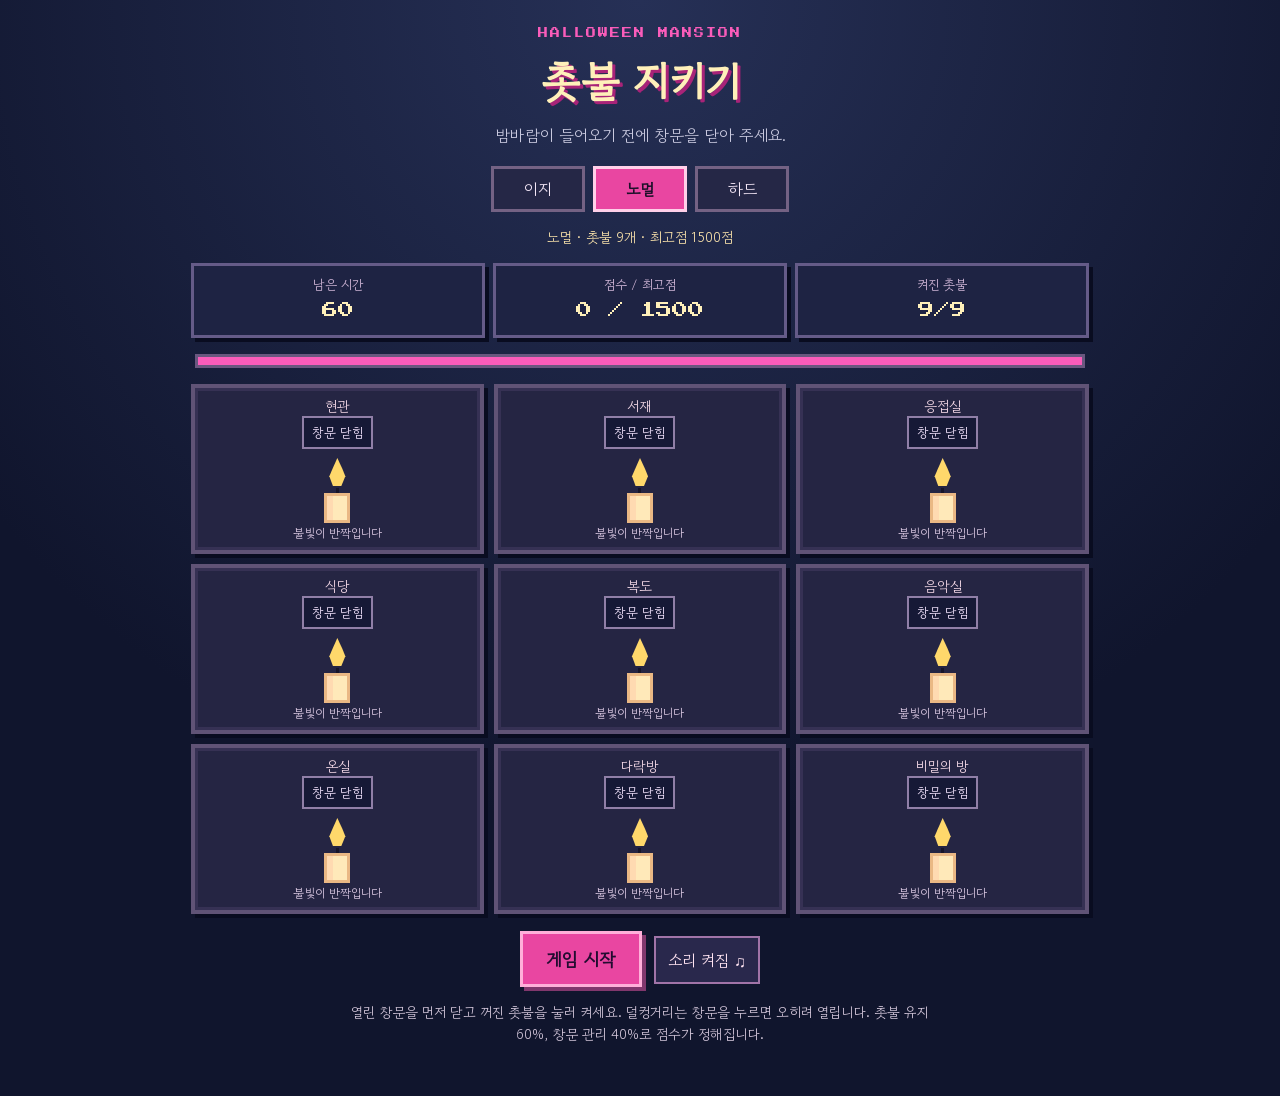
==== candle-guard/index.html @ a210d4c9 "Add Halloween candle guard game" ====
<!doctype html><html lang="ko"><head><meta charset="utf-8"><meta name="viewport" content="width=device-width,initial-scale=1"><meta name="theme-color" content="#111834"><title>촛불 지키기 · 핼러윈 저택</title><meta name="description" content="바람을 막고 저택의 촛불을 지켜 주세요."><link rel="icon" type="image/svg+xml" href="data:image/svg+xml,%3Csvg xmlns='http://www.w3.org/2000/svg' viewBox='0 0 32 32'%3E%3Crect width='32' height='32' fill='%23111834'/%3E%3Cpath fill='%23ff4baa' d='M14 3h4v8h-4z'/%3E%3Cpath fill='%23ffcf72' d='M10 13h12v15H10z'/%3E%3C/svg%3E"><style>
@import url('https://fonts.googleapis.com/css2?family=Gowun+Dodum&family=Press+Start+2P&display=swap');:root{font-family:'Gowun Dodum',sans-serif;color:#f7eaf5;background:#10152d}*{box-sizing:border-box}body{margin:0;background:radial-gradient(circle at 50% 0,#263056,#10152d 65%);min-height:100vh}button{font:inherit;cursor:pointer;touch-action:manipulation}main{max-width:930px;margin:auto;padding:20px 16px 50px}header{text-align:center;padding:8px 0 14px}.eyebrow{font:10px 'Press Start 2P',monospace;color:#fa5cba;letter-spacing:2px}h1{margin:12px 0;font-size:clamp(28px,5vw,42px);color:#fff0ba;text-shadow:3px 3px #a82378}header p{margin:0;color:#c9c9df}.hud{display:grid;grid-template-columns:repeat(3,1fr);gap:8px;margin:16px 0}.stat{border:3px solid #655b88;background:#1e2343;box-shadow:4px 4px 0 #090c20;text-align:center;padding:9px 2px}.stat small{display:block;color:#d6bbdc;font-size:13px}.stat strong{font:16px 'Press Start 2P',monospace;color:#fff0ba;line-height:2}.progress{height:14px;border:3px solid #69577f;background:#080d22;margin:0 4px 16px}.progress div{background:#fa5cba;height:100%;width:100%;transition:width .15s linear}.board{display:grid;grid-template-columns:repeat(3,1fr);gap:10px}.room{background:#252543;border:4px solid #605376;box-shadow:inset 0 0 0 3px #363154,4px 4px 0 #090c20;min-height:165px;padding:8px;display:flex;flex-direction:column;align-items:center;justify-content:space-between;position:relative}.room.danger{border-color:#f05ba9}.room.shut{opacity:.58}.room-name{font-size:14px;color:#f8dcea}.window{border:2px solid #907fa7;background:#161936;color:#f5e5ff;padding:5px 8px;min-height:32px;font-size:13px}.window.open{color:#ff8ccc;border-color:#f05ba9;background:#45204e;animation:pulse 1s infinite}.candle{display:flex;flex-direction:column;align-items:center;justify-content:end;background:none;border:0;min-width:70px;min-height:75px;color:#ffe9b9}.flame{width:20px;height:28px;background:#ffd86b;clip-path:polygon(50% 0,75% 38%,90% 65%,70% 100%,28% 100%,10% 65%,25% 40%);filter:drop-shadow(0 0 8px #ffdb8a);margin-bottom:2px}.wick{width:3px;height:5px;background:#171529}.wax{height:30px;width:26px;background:#ffe9b9;border:3px solid #eab884;box-shadow:inset 6px 0 #ffdab1}.candle.off .flame{visibility:hidden}.candle.off .wax{background:#9b91a8;box-shadow:inset 6px 0 #77718f;border-color:#605b75}.candle:disabled{cursor:default}.room-status{font-size:12px;color:#dbc9e3;height:18px}.controls{text-align:center;margin-top:17px}.primary{border:3px solid #ffafd9;background:#e946a1;color:#220c30;padding:12px 23px;font-weight:800;font-size:18px;box-shadow:4px 4px #81376d}.primary:active{transform:translate(3px,3px);box-shadow:1px 1px #81376d}.note{font-size:14px;line-height:1.6;color:#d3c6da;margin:14px auto 0;max-width:610px}.overlay{position:fixed;inset:0;background:#090d21dc;display:grid;place-items:center;padding:20px;z-index:4}.panel{max-width:430px;width:100%;border:5px solid #ef66b3;background:#232143;box-shadow:8px 8px #080a1a;padding:25px;text-align:center}.panel h2{color:#ffe7ad;font-size:27px;margin:0 0 12px}.panel p{line-height:1.7}.panel .primary{margin:12px 0 0}.hidden{display:none!important}@keyframes pulse{50%{background:#65235c}}@media(max-width:600px){main{padding:15px 10px 35px}.board{gap:6px}.room{min-height:138px;padding:5px;border-width:3px}.room-name{font-size:12px}.window{font-size:11px;padding:4px 2px;width:100%}.candle{min-height:62px}.flame{width:16px;height:22px}.wax{height:25px;width:21px}.room-status{font-size:10px}.stat strong{font-size:13px}}
.difficulty{display:flex;justify-content:center;gap:8px;flex-wrap:wrap;margin:5px auto 15px}.difficulty button{border:3px solid #746284;background:#252746;color:#f4e7f7;padding:8px 12px;min-width:94px}.difficulty button[aria-pressed="true"]{background:#e946a1;color:#1c1029;border-color:#ffd0e9;font-weight:bold}.difficulty button:disabled{opacity:.6;cursor:default}.mode-info{text-align:center;margin:0 0 10px;color:#ffe7ad;font-size:14px}.board.hard{grid-template-columns:repeat(5,1fr)}@media(max-width:650px){.board.hard{grid-template-columns:repeat(3,1fr)}}.window.rattle{border-color:#ddb6e8;animation:shake .13s steps(2,end) infinite}.room.rattling{border-color:#a97daa}.sound{margin-left:12px;background:#29284c;color:#ffe4f2;border:2px solid #a174a8;padding:10px 12px;min-height:46px}.sound:focus-visible,.window:focus-visible,.candle:focus-visible,.primary:focus-visible{outline:3px solid #fff0a0;outline-offset:2px}@keyframes shake{50%{transform:translateX(3px)}}</style></head><body><main><header><div class="eyebrow">HALLOWEEN MANSION</div><h1>촛불 지키기</h1><p>밤바람이 들어오기 전에 창문을 닫아 주세요.</p></header><nav class="difficulty" aria-label="난이도 선택"><button data-mode="easy" aria-pressed="false">이지</button><button data-mode="normal" aria-pressed="true">노멀</button><button data-mode="hard" aria-pressed="false">하드</button></nav><p class="mode-info" id="mode-info"></p><div class="hud"><div class="stat"><small>남은 시간</small><strong id="time">60</strong></div><div class="stat"><small>점수 / 최고점</small><strong id="score">0</strong></div><div class="stat"><small>켜진 촛불</small><strong id="lit">9/9</strong></div></div><div class="progress"><div id="bar"></div></div><section class="board" id="board" aria-label="저택의 아홉 방"></section><div class="controls"><button class="primary" id="start">게임 시작</button><button class="sound" id="sound" aria-pressed="true">소리 켜짐 ♫</button><p class="note">열린 창문을 먼저 닫고 꺼진 촛불을 눌러 켜세요. 덜컹거리는 창문을 누르면 오히려 열립니다. 촛불 유지 60%, 창문 관리 40%로 점수가 정해집니다.</p></div></main><div class="overlay hidden" id="end"><div class="panel"><h2>파티 준비 완료!</h2><p id="result"></p><button class="primary" id="again">다시 하기</button><button class="sound" id="choose">난이도 선택</button></div></div><script>
const names=['현관','서재','응접실','식당','복도','음악실','온실','다락방','비밀의 방','계단','회랑','작업실','손님방','지하실','종탑'];const modes={easy:{label:'이지',count:6,mult:1,start:2.1,end:1.1,burst:2,rattle:.22,wind:3.1},normal:{label:'노멀',count:9,mult:1.5,start:1.55,end:.53,burst:3,rattle:.32,wind:2.5},hard:{label:'하드',count:15,mult:2,start:1.2,end:.42,burst:4,rattle:.42,wind:2.3}};let mode='normal';const config=()=>modes[mode];
const board=document.getElementById('board');let rooms=[],score=0,timePoints=0,actionPoints=0,penalties=0,remaining=60,running=false,last=0,spawn=0,acc=0,draw=0,frame=0,soundOn=true,audio=null,musicTimer=null,noteIndex=0;
const rand=n=>Math.floor(Math.random()*n);function updateMode(){const d=config();document.querySelectorAll('[data-mode]').forEach(b=>{b.setAttribute('aria-pressed',String(b.dataset.mode===mode));b.disabled=running});document.getElementById('mode-info').textContent=`${d.label} · 촛불 ${d.count}개 · 최고점 ${1000*d.mult}점`;board.classList.toggle('hard',mode==='hard')}function points(){return Math.floor(Math.max(0,Math.min(1000,timePoints+Math.min(400,actionPoints)-penalties))*config().mult)}function refreshScore(){score=points()}
function paint(){board.innerHTML=rooms.map((r,i)=>`<div class="room ${r.open?'danger':''} ${r.rattle>0?'rattling':''} ${!r.lit?'shut':''}"><span class="room-name">${names[i]}</span><button class="window ${r.open?'open':r.rattle>0?'rattle':''}" data-window="${i}" aria-label="${names[i]} 창문 ${r.open?'열림, 닫기':r.rattle>0?'덜컹거림, 누르면 열림':'닫힘'}">${r.open?'창문 열림 ⇢':r.rattle>0?'덜컹 덜컹':'창문 닫힘'}</button><button class="candle ${r.lit?'':'off'}" data-candle="${i}" aria-label="${names[i]} 촛불 ${r.lit?'켜짐':'켜기'}" ${r.lit?'disabled':''}><span class="flame"></span><span class="wick"></span><span class="wax"></span></button><span class="room-status">${r.open?'바람이 들어옵니다':r.rattle>0?'무슨 소리지?':r.lit?'불빛이 반짝입니다':'촛불이 꺼졌습니다'}</span></div>`).join('');document.getElementById('score').textContent=score+' / '+1000*config().mult;document.getElementById('time').textContent=Math.ceil(remaining);document.getElementById('lit').textContent=rooms.filter(r=>r.lit).length+'/'+config().count;document.getElementById('bar').style.width=remaining/60*100+'%'}
function tone(freq,duration=.14,volume=.045,type='sine',when=0){if(!soundOn||!audio)return;const at=audio.currentTime+when,o=audio.createOscillator(),g=audio.createGain();o.type=type;o.frequency.setValueAtTime(freq,at);g.gain.setValueAtTime(.0001,at);g.gain.exponentialRampToValueAtTime(Math.min(.15,volume*1.5),at+.012);g.gain.exponentialRampToValueAtTime(.0001,at+duration);o.connect(g).connect(audio.destination);o.start(at);o.stop(at+duration+.02)}
function noise(duration=.35,volume=.07){if(!soundOn||!audio)return;const len=Math.floor(audio.sampleRate*duration),buffer=audio.createBuffer(1,len,audio.sampleRate),data=buffer.getChannelData(0);for(let i=0;i<len;i++)data[i]=(Math.random()*2-1)*(1-i/len);const source=audio.createBufferSource(),filter=audio.createBiquadFilter(),gain=audio.createGain();data.length;source.buffer=buffer;filter.type='lowpass';filter.frequency.value=700;gain.gain.value=Math.min(.16,volume*1.5);source.connect(filter).connect(gain).connect(audio.destination);source.start()}
function effect(which){if(which==='open'){noise(.26,.045);tone(180,.18,.03,'triangle')}else if(which==='close'){tone(280,.06,.055,'square');tone(165,.12,.05,'triangle',.055)}else if(which==='out'){noise(.65,.10);tone(145,.35,.055,'sine')}else if(which==='light'){tone(660,.12,.035);tone(880,.2,.03,'sine',.08)}else if(which==='rattle'){tone(120,.05,.015,'square');tone(110,.05,.013,'square',.09)}}
const melody=[659,0,784,0,988,784,659,0,587,0,784,0,880,784,587,0,523,0,659,0,784,659,523,0,494,0,587,0,659,587,494,0];function music(){if(!running||!soundOn)return;let f=melody[noteIndex++%melody.length];if(f){tone(f,.34,.016,'sine');tone(f/2,.52,.008,'triangle')}musicTimer=setTimeout(music,290)}
function init(){cancelAnimationFrame(frame);clearTimeout(musicTimer);if(soundOn){audio??=new (window.AudioContext||window.webkitAudioContext)();audio.resume();noteIndex=0}rooms=names.slice(0,config().count).map(()=>({lit:true,open:false,wind:0,rattle:0}));score=0;timePoints=0;actionPoints=0;penalties=0;remaining=60;spawn=0;acc=0;draw=0;last=0;running=true;updateMode();document.getElementById('end').classList.add('hidden');document.getElementById('start').textContent='처음부터';paint();music();frame=requestAnimationFrame(loop)}
function incident(){let available=rooms.map((r,i)=>!r.open&&r.rattle<=0?i:-1).filter(i=>i>=0);let count=Math.min(available.length,1+rand(remaining<42?config().burst:Math.max(2,config().burst-1)));for(let j=0;j<count;j++){let k=rand(available.length),r=rooms[available.splice(k,1)[0]];if(Math.random()<config().rattle){r.rattle=1.4+Math.random()*1.1;effect('rattle')}else{r.open=true;r.wind=0;effect('open')}}}
function loop(t){if(!running)return;if(!last)last=t;let dt=Math.min((t-last)/1000,.15);last=t;remaining=Math.max(0,remaining-dt);spawn+=dt;draw+=dt;timePoints+=10*rooms.filter(r=>r.lit).length/rooms.length*dt;let interval=config().start-(config().start-config().end)*(60-remaining)/60;while(spawn>=interval){spawn-=interval;incident()}for(let r of rooms){if(r.rattle>0)r.rattle=Math.max(0,r.rattle-dt);if(r.open){r.wind+=dt;if(r.wind>=Math.max(1,config().wind-(60-remaining)*.012)&&r.lit){r.lit=false;penalties+=12;refreshScore();effect('out')}}}if(draw>=.1){draw=0;refreshScore();paint()}if(remaining<=0){running=false;clearTimeout(musicTimer);refreshScore();updateMode();paint();document.getElementById('result').textContent=`${config().label} 모드 · 최종 점수 ${score} / ${1000*config().mult}점 · 촛불 ${rooms.filter(r=>r.lit).length}개가 켜져 있어요.`;document.getElementById('end').classList.remove('hidden');return}frame=requestAnimationFrame(loop)}
board.addEventListener('click',e=>{let w=e.target.closest('[data-window]'),c=e.target.closest('[data-candle]');if(!running)return;if(w){let r=rooms[+w.dataset.window];if(r.open){r.open=false;r.wind=0;actionPoints+=3;refreshScore();effect('close')}else if(r.rattle>0){r.rattle=0;r.open=true;r.wind=0;effect('open')}paint()}if(c){let r=rooms[+c.dataset.candle];if(!r.lit&&!r.open){r.lit=true;actionPoints+=6;refreshScore();effect('light');paint()}}});
function resetBoard(){score=0;timePoints=0;actionPoints=0;penalties=0;remaining=60;spawn=0;acc=0;draw=0;rooms=names.slice(0,config().count).map(()=>({lit:true,open:false,wind:0,rattle:0}));updateMode();paint()}document.querySelectorAll('[data-mode]').forEach(b=>b.onclick=()=>{if(running)return;mode=b.dataset.mode;resetBoard()});document.getElementById('start').onclick=init;document.getElementById('again').onclick=init;document.getElementById('choose').onclick=()=>{document.getElementById('end').classList.add('hidden');resetBoard();document.querySelector('.difficulty').scrollIntoView({behavior:'smooth',block:'start'})};document.getElementById('sound').onclick=()=>{soundOn=!soundOn;let b=document.getElementById('sound');b.textContent=soundOn?'소리 켜짐 ♫':'소리 꺼짐';b.setAttribute('aria-pressed',String(soundOn));clearTimeout(musicTimer);if(soundOn&&running){audio??=new (window.AudioContext||window.webkitAudioContext)();audio.resume();music()}};rooms=names.slice(0,config().count).map(()=>({lit:true,open:false,wind:0,rattle:0}));updateMode();paint();
</script></body></html>
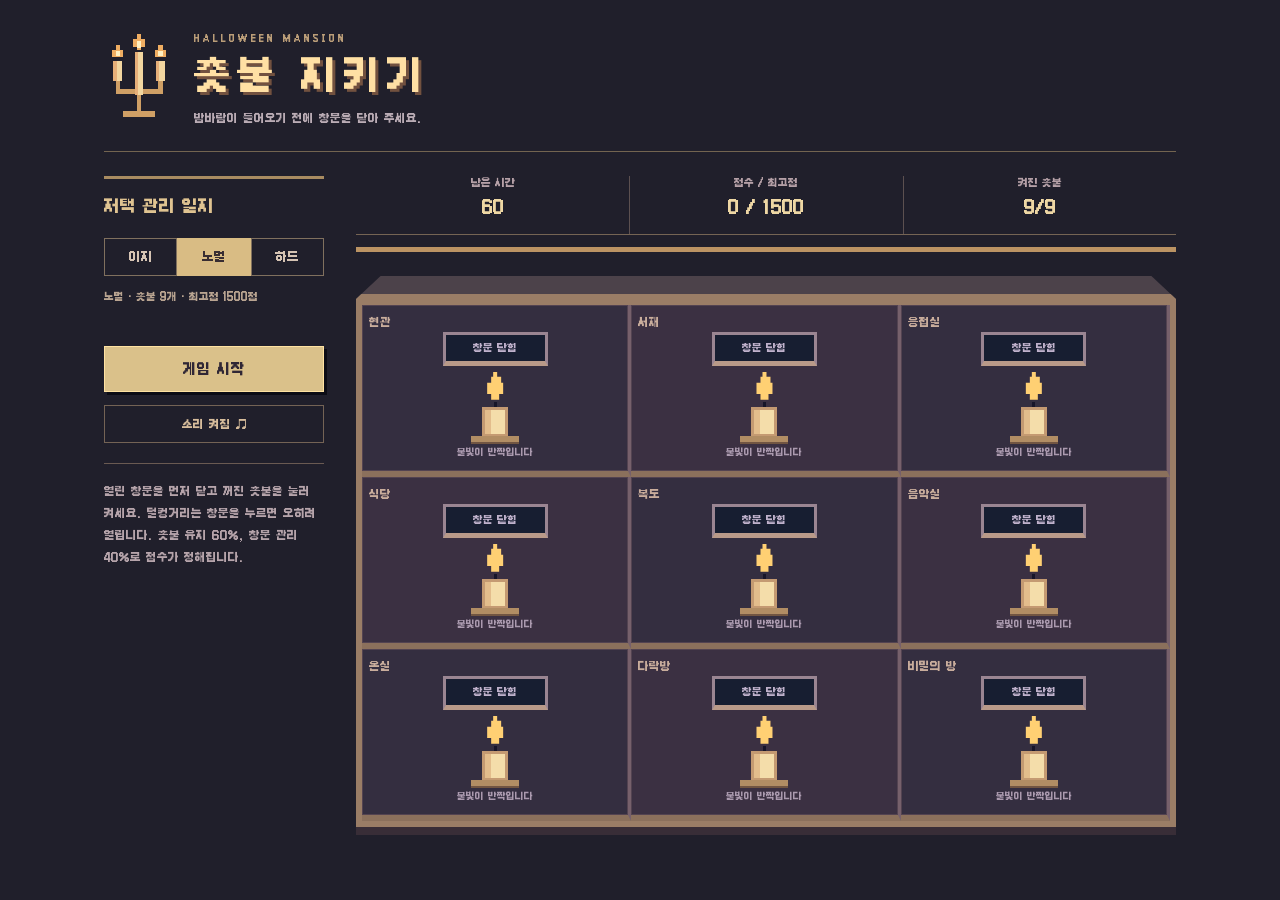
==== commit c221e209: "Redesign candle guard as mansion rooms and caretaker journal" ====
--- a/candle-guard/index.html
+++ b/candle-guard/index.html
@@ -1,6 +1,8 @@
 <!doctype html><html lang="ko"><head><meta charset="utf-8"><meta name="viewport" content="width=device-width,initial-scale=1"><meta name="theme-color" content="#111834"><title>촛불 지키기 · 핼러윈 저택</title><meta name="description" content="바람을 막고 저택의 촛불을 지켜 주세요."><link rel="icon" type="image/svg+xml" href="data:image/svg+xml,%3Csvg xmlns='http://www.w3.org/2000/svg' viewBox='0 0 32 32'%3E%3Crect width='32' height='32' fill='%23111834'/%3E%3Cpath fill='%23ff4baa' d='M14 3h4v8h-4z'/%3E%3Cpath fill='%23ffcf72' d='M10 13h12v15H10z'/%3E%3C/svg%3E"><style>
 @import url('https://fonts.googleapis.com/css2?family=Gowun+Dodum&family=Press+Start+2P&display=swap');:root{font-family:'Gowun Dodum',sans-serif;color:#f7eaf5;background:#10152d}*{box-sizing:border-box}body{margin:0;background:radial-gradient(circle at 50% 0,#263056,#10152d 65%);min-height:100vh}button{font:inherit;cursor:pointer;touch-action:manipulation}main{max-width:930px;margin:auto;padding:20px 16px 50px}header{text-align:center;padding:8px 0 14px}.eyebrow{font:10px 'Press Start 2P',monospace;color:#fa5cba;letter-spacing:2px}h1{margin:12px 0;font-size:clamp(28px,5vw,42px);color:#fff0ba;text-shadow:3px 3px #a82378}header p{margin:0;color:#c9c9df}.hud{display:grid;grid-template-columns:repeat(3,1fr);gap:8px;margin:16px 0}.stat{border:3px solid #655b88;background:#1e2343;box-shadow:4px 4px 0 #090c20;text-align:center;padding:9px 2px}.stat small{display:block;color:#d6bbdc;font-size:13px}.stat strong{font:16px 'Press Start 2P',monospace;color:#fff0ba;line-height:2}.progress{height:14px;border:3px solid #69577f;background:#080d22;margin:0 4px 16px}.progress div{background:#fa5cba;height:100%;width:100%;transition:width .15s linear}.board{display:grid;grid-template-columns:repeat(3,1fr);gap:10px}.room{background:#252543;border:4px solid #605376;box-shadow:inset 0 0 0 3px #363154,4px 4px 0 #090c20;min-height:165px;padding:8px;display:flex;flex-direction:column;align-items:center;justify-content:space-between;position:relative}.room.danger{border-color:#f05ba9}.room.shut{opacity:.58}.room-name{font-size:14px;color:#f8dcea}.window{border:2px solid #907fa7;background:#161936;color:#f5e5ff;padding:5px 8px;min-height:32px;font-size:13px}.window.open{color:#ff8ccc;border-color:#f05ba9;background:#45204e;animation:pulse 1s infinite}.candle{display:flex;flex-direction:column;align-items:center;justify-content:end;background:none;border:0;min-width:70px;min-height:75px;color:#ffe9b9}.flame{width:20px;height:28px;background:#ffd86b;clip-path:polygon(50% 0,75% 38%,90% 65%,70% 100%,28% 100%,10% 65%,25% 40%);filter:drop-shadow(0 0 8px #ffdb8a);margin-bottom:2px}.wick{width:3px;height:5px;background:#171529}.wax{height:30px;width:26px;background:#ffe9b9;border:3px solid #eab884;box-shadow:inset 6px 0 #ffdab1}.candle.off .flame{visibility:hidden}.candle.off .wax{background:#9b91a8;box-shadow:inset 6px 0 #77718f;border-color:#605b75}.candle:disabled{cursor:default}.room-status{font-size:12px;color:#dbc9e3;height:18px}.controls{text-align:center;margin-top:17px}.primary{border:3px solid #ffafd9;background:#e946a1;color:#220c30;padding:12px 23px;font-weight:800;font-size:18px;box-shadow:4px 4px #81376d}.primary:active{transform:translate(3px,3px);box-shadow:1px 1px #81376d}.note{font-size:14px;line-height:1.6;color:#d3c6da;margin:14px auto 0;max-width:610px}.overlay{position:fixed;inset:0;background:#090d21dc;display:grid;place-items:center;padding:20px;z-index:4}.panel{max-width:430px;width:100%;border:5px solid #ef66b3;background:#232143;box-shadow:8px 8px #080a1a;padding:25px;text-align:center}.panel h2{color:#ffe7ad;font-size:27px;margin:0 0 12px}.panel p{line-height:1.7}.panel .primary{margin:12px 0 0}.hidden{display:none!important}@keyframes pulse{50%{background:#65235c}}@media(max-width:600px){main{padding:15px 10px 35px}.board{gap:6px}.room{min-height:138px;padding:5px;border-width:3px}.room-name{font-size:12px}.window{font-size:11px;padding:4px 2px;width:100%}.candle{min-height:62px}.flame{width:16px;height:22px}.wax{height:25px;width:21px}.room-status{font-size:10px}.stat strong{font-size:13px}}
-.difficulty{display:flex;justify-content:center;gap:8px;flex-wrap:wrap;margin:5px auto 15px}.difficulty button{border:3px solid #746284;background:#252746;color:#f4e7f7;padding:8px 12px;min-width:94px}.difficulty button[aria-pressed="true"]{background:#e946a1;color:#1c1029;border-color:#ffd0e9;font-weight:bold}.difficulty button:disabled{opacity:.6;cursor:default}.mode-info{text-align:center;margin:0 0 10px;color:#ffe7ad;font-size:14px}.board.hard{grid-template-columns:repeat(5,1fr)}@media(max-width:650px){.board.hard{grid-template-columns:repeat(3,1fr)}}.window.rattle{border-color:#ddb6e8;animation:shake .13s steps(2,end) infinite}.room.rattling{border-color:#a97daa}.sound{margin-left:12px;background:#29284c;color:#ffe4f2;border:2px solid #a174a8;padding:10px 12px;min-height:46px}.sound:focus-visible,.window:focus-visible,.candle:focus-visible,.primary:focus-visible{outline:3px solid #fff0a0;outline-offset:2px}@keyframes shake{50%{transform:translateX(3px)}}</style></head><body><main><header><div class="eyebrow">HALLOWEEN MANSION</div><h1>촛불 지키기</h1><p>밤바람이 들어오기 전에 창문을 닫아 주세요.</p></header><nav class="difficulty" aria-label="난이도 선택"><button data-mode="easy" aria-pressed="false">이지</button><button data-mode="normal" aria-pressed="true">노멀</button><button data-mode="hard" aria-pressed="false">하드</button></nav><p class="mode-info" id="mode-info"></p><div class="hud"><div class="stat"><small>남은 시간</small><strong id="time">60</strong></div><div class="stat"><small>점수 / 최고점</small><strong id="score">0</strong></div><div class="stat"><small>켜진 촛불</small><strong id="lit">9/9</strong></div></div><div class="progress"><div id="bar"></div></div><section class="board" id="board" aria-label="저택의 아홉 방"></section><div class="controls"><button class="primary" id="start">게임 시작</button><button class="sound" id="sound" aria-pressed="true">소리 켜짐 ♫</button><p class="note">열린 창문을 먼저 닫고 꺼진 촛불을 눌러 켜세요. 덜컹거리는 창문을 누르면 오히려 열립니다. 촛불 유지 60%, 창문 관리 40%로 점수가 정해집니다.</p></div></main><div class="overlay hidden" id="end"><div class="panel"><h2>파티 준비 완료!</h2><p id="result"></p><button class="primary" id="again">다시 하기</button><button class="sound" id="choose">난이도 선택</button></div></div><script>
+.difficulty{display:flex;justify-content:center;gap:8px;flex-wrap:wrap;margin:5px auto 15px}.difficulty button{border:3px solid #746284;background:#252746;color:#f4e7f7;padding:8px 12px;min-width:94px}.difficulty button[aria-pressed="true"]{background:#e946a1;color:#1c1029;border-color:#ffd0e9;font-weight:bold}.difficulty button:disabled{opacity:.6;cursor:default}.mode-info{text-align:center;margin:0 0 10px;color:#ffe7ad;font-size:14px}.board.hard{grid-template-columns:repeat(5,1fr)}@media(max-width:650px){.board.hard{grid-template-columns:repeat(3,1fr)}}.window.rattle{border-color:#ddb6e8;animation:shake .13s steps(2,end) infinite}.room.rattling{border-color:#a97daa}.sound{margin-left:12px;background:#29284c;color:#ffe4f2;border:2px solid #a174a8;padding:10px 12px;min-height:46px}.sound:focus-visible,.window:focus-visible,.candle:focus-visible,.primary:focus-visible{outline:3px solid #fff0a0;outline-offset:2px}@keyframes shake{50%{transform:translateX(3px)}}
+@font-face{font-family:ManorPixel;src:url('../maze/Galmuri11.woff2')}body{background:#201f2b;color:#e5d9c8}main{max-width:1120px;padding:32px 24px 45px;font-family:ManorPixel,monospace;display:grid;grid-template-columns:220px minmax(0,1fr);column-gap:32px}header{grid-column:1/-1;display:flex;align-items:center;gap:20px;text-align:left;padding:0 0 25px;margin-bottom:24px;border-bottom:1px solid #736450}header svg{width:70px;height:94px;flex:none}.eyebrow{font:9px ManorPixel,monospace;letter-spacing:3px;color:#ba9d78}h1{font:38px/1.5 ManorPixel,monospace;color:#ffe0a4;text-shadow:3px 3px #72513f;margin:3px 0 6px;letter-spacing:5px}header p{font-size:11px;color:#baacb5}.desk{grid-column:1;grid-row:2;align-self:start;border-top:3px solid #a88b61;padding-top:17px}.desk:before{content:'저택 관리 일지';display:block;color:#dfc391;font-size:16px;margin-bottom:20px}.difficulty{justify-content:flex-start;gap:0;flex-wrap:nowrap;margin:0 0 12px}.difficulty button{font:12px ManorPixel,monospace;min-width:0;flex:1;padding:10px 0;border:1px solid #80705e;background:transparent;color:#d5c3b3}.difficulty button[aria-pressed="true"]{background:#d9bc84;color:#382d32;border-color:#d9bc84}.mode-info{text-align:left;font-size:10px;line-height:1.8;color:#b9a491;min-height:36px}.controls{text-align:left;margin-top:22px}.primary{font:14px ManorPixel,monospace;background:#dac18a;color:#302735;border:1px solid #ffe2a2;box-shadow:3px 3px #0c0c15;padding:13px 16px}.controls .primary{width:100%}.sound{font:11px ManorPixel,monospace;margin:13px 0 0;background:transparent;border:1px solid #746355;color:#d7bd9c;min-height:38px;width:100%}.note{font-size:11px;line-height:2;color:#b6a4ab;border-top:1px solid #6a5a52;padding-top:17px;margin-top:20px}.play-area{grid-column:2;grid-row:2;min-width:0}.hud{margin:0 0 12px;gap:0;border-bottom:1px solid #756454}.stat{background:none;border:0;box-shadow:none;padding:0 4px 10px}.stat+ .stat{border-left:1px solid #5c5050}.stat small{font-size:10px;color:#b5a0a7}.stat strong{font:17px/2 ManorPixel,monospace;color:#eed7a4}.progress{height:5px;border:0;margin:0 0 24px;background:#3c3340}.progress div{background:#bb9363}.mansion-roof{height:23px;background:#4c424a;clip-path:polygon(3% 0,97% 0,100% 100%,0 100%);border-bottom:5px solid #9a7d66}.board{gap:0;background:#554652;border:6px solid #9a7d66;box-shadow:0 8px #382d37}.room{background:#342e40;border:0;border-right:3px solid #76606b;border-bottom:6px solid #8b705c;box-shadow:inset 0 0 0 1px #534351;min-height:172px;padding:10px 7px 7px}.room:nth-child(even){background:#3b3042}.room-name{font-size:11px;color:#c9ad9c;align-self:flex-start}.window{font:10px ManorPixel,monospace;background:#171e31;border:3px solid #9a8592;border-bottom:5px solid #b99a89;color:#bfb1cb;min-height:34px;min-width:105px}.window.open{background:#513047;border-color:#e695ab;color:#ffe1db;animation:none}.room.danger{box-shadow:inset 0 0 0 2px #d57d96}.room.shut{opacity:1;background:#222332}.room.shut .room-name{color:#908493}.room-status{font-size:9px;color:#ab9aaf}.room.danger .room-status{color:#f0adba}.flame{filter:none;background:#ffd073;clip-path:polygon(40% 0,60% 0,60% 18%,80% 18%,80% 40%,90% 40%,90% 80%,70% 80%,70% 100%,30% 100%,30% 80%,10% 80%,10% 40%,30% 40%,30% 18%,40% 18%)}.candle{position:relative;padding-bottom:7px}.candle:after{content:'';position:absolute;bottom:0;width:48px;height:6px;background:#b18d64;border-bottom:2px solid #715542}.wax{border-color:#c49a72;background:#f4ddaa;box-shadow:inset 6px 0 #e3bd8c}.room.rattling{box-shadow:inset 0 0 0 1px #a97daa}.panel{font-family:ManorPixel,monospace;background:#e1cfaa;color:#433343;border:1px solid #f5e3bd;outline:5px solid #64505a;padding:30px;box-shadow:10px 10px #10101a}.panel:before{content:'NIGHT WATCH / REPORT';display:block;font-size:9px;letter-spacing:2px;border-bottom:1px solid #95806f;padding-bottom:18px;margin-bottom:22px}.panel h2{font-size:23px;color:#493244}.panel p{font-size:13px;line-height:2}.panel .sound{color:#493244;border-color:#8c7069}.panel .primary{background:#584255;color:#f1d6ad;border-color:#584255}.board.hard .window{min-width:0;width:100%;font-size:9px}.board.hard .room-name{font-size:10px}.board.hard .room-status{font-size:8px}@media(max-width:750px){main{display:block;padding:20px 12px 30px}header{gap:12px;margin-bottom:18px;padding-bottom:18px}header svg{width:48px;height:67px}h1{font-size:29px;letter-spacing:3px}header p{font-size:9px}.eyebrow{font-size:7px;letter-spacing:2px}.desk{display:grid;grid-template-columns:1fr auto;gap:0 15px;border:0;padding:0;margin-bottom:20px}.desk:before{display:none}.difficulty{grid-column:1;max-width:280px}.mode-info{grid-column:1;margin:0;min-height:0}.controls{grid-column:2;grid-row:1/3;margin:0;display:flex;align-items:start;gap:8px;flex-wrap:wrap;max-width:150px}.controls .primary{font-size:12px;padding:10px}.controls .sound{margin:0;min-height:28px;font-size:9px}.note{grid-column:1/-1;font-size:10px;margin:13px 0 0;padding:10px 0 0;line-height:1.8}.room{min-height:153px;padding:7px 3px;border-right-width:2px}.room-name{font-size:10px}.window{min-width:0;width:95%;font-size:9px;padding:5px 0}.room-status{font-size:8px}.hud .stat strong{font-size:15px}.board.hard{grid-template-columns:repeat(3,1fr)}.board.hard .room-status{font-size:8px}.mansion-roof{height:17px}.board{border-width:4px}}
+</style></head><body><main><header><svg viewBox="0 0 60 84" aria-hidden="true" shape-rendering="crispEdges"><path fill="#cf9f65" d="M28 51h4v20h12v5H16v-5h12zM9 39h4v12h34V39h4v16H9z"/><path fill="#f2d6a0" d="M7 26h8v18H7zM26 18h8v38h-8zM45 26h8v18h-8z"/><path fill="#e6af79" d="M7 26h3v18H7zM26 18h3v38h-3zM45 26h3v18h-3z"/><path fill="#efad62" d="M28 2h4v4h3v7h-3v3h-4v-3h-3V6h3zM9 12h4v4h3v6H6v-6h3zM47 12h4v4h3v6H44v-6h3z"/><path fill="#fff0c2" d="M28 8h4v6h-4zM9 17h4v4H9zM47 17h4v4h-4z"/></svg><div><div class="eyebrow">HALLOWEEN MANSION</div><h1>촛불 지키기</h1><p>밤바람이 들어오기 전에 창문을 닫아 주세요.</p></div></header><aside class="desk"><nav class="difficulty" aria-label="난이도 선택"><button data-mode="easy" aria-pressed="false">이지</button><button data-mode="normal" aria-pressed="true">노멀</button><button data-mode="hard" aria-pressed="false">하드</button></nav><p class="mode-info" id="mode-info"></p><div class="controls"><button class="primary" id="start">게임 시작</button><button class="sound" id="sound" aria-pressed="true">소리 켜짐 ♫</button></div><p class="note">열린 창문을 먼저 닫고 꺼진 촛불을 눌러 켜세요. 덜컹거리는 창문을 누르면 오히려 열립니다. 촛불 유지 60%, 창문 관리 40%로 점수가 정해집니다.</p></aside><div class="play-area"><div class="hud"><div class="stat"><small>남은 시간</small><strong id="time">60</strong></div><div class="stat"><small>점수 / 최고점</small><strong id="score">0</strong></div><div class="stat"><small>켜진 촛불</small><strong id="lit">9/9</strong></div></div><div class="progress"><div id="bar"></div></div><div class="mansion-roof" aria-hidden="true"></div><section class="board" id="board" aria-label="저택의 아홉 방"></section></div></main><div class="overlay hidden" id="end"><div class="panel"><h2>파티 준비 완료!</h2><p id="result"></p><button class="primary" id="again">다시 하기</button><button class="sound" id="choose">난이도 선택</button></div></div><script>
 const names=['현관','서재','응접실','식당','복도','음악실','온실','다락방','비밀의 방','계단','회랑','작업실','손님방','지하실','종탑'];const modes={easy:{label:'이지',count:6,mult:1,start:2.1,end:1.1,burst:2,rattle:.22,wind:3.1},normal:{label:'노멀',count:9,mult:1.5,start:1.55,end:.53,burst:3,rattle:.32,wind:2.5},hard:{label:'하드',count:15,mult:2,start:1.2,end:.42,burst:4,rattle:.42,wind:2.3}};let mode='normal';const config=()=>modes[mode];
 const board=document.getElementById('board');let rooms=[],score=0,timePoints=0,actionPoints=0,penalties=0,remaining=60,running=false,last=0,spawn=0,acc=0,draw=0,frame=0,soundOn=true,audio=null,musicTimer=null,noteIndex=0;
 const rand=n=>Math.floor(Math.random()*n);function updateMode(){const d=config();document.querySelectorAll('[data-mode]').forEach(b=>{b.setAttribute('aria-pressed',String(b.dataset.mode===mode));b.disabled=running});document.getElementById('mode-info').textContent=`${d.label} · 촛불 ${d.count}개 · 최고점 ${1000*d.mult}점`;board.classList.toggle('hard',mode==='hard')}function points(){return Math.floor(Math.max(0,Math.min(1000,timePoints+Math.min(400,actionPoints)-penalties))*config().mult)}function refreshScore(){score=points()}
@@ -15,3 +17,4 @@
 board.addEventListener('click',e=>{let w=e.target.closest('[data-window]'),c=e.target.closest('[data-candle]');if(!running)return;if(w){let r=rooms[+w.dataset.window];if(r.open){r.open=false;r.wind=0;actionPoints+=3;refreshScore();effect('close')}else if(r.rattle>0){r.rattle=0;r.open=true;r.wind=0;effect('open')}paint()}if(c){let r=rooms[+c.dataset.candle];if(!r.lit&&!r.open){r.lit=true;actionPoints+=6;refreshScore();effect('light');paint()}}});
 function resetBoard(){score=0;timePoints=0;actionPoints=0;penalties=0;remaining=60;spawn=0;acc=0;draw=0;rooms=names.slice(0,config().count).map(()=>({lit:true,open:false,wind:0,rattle:0}));updateMode();paint()}document.querySelectorAll('[data-mode]').forEach(b=>b.onclick=()=>{if(running)return;mode=b.dataset.mode;resetBoard()});document.getElementById('start').onclick=init;document.getElementById('again').onclick=init;document.getElementById('choose').onclick=()=>{document.getElementById('end').classList.add('hidden');resetBoard();document.querySelector('.difficulty').scrollIntoView({behavior:'smooth',block:'start'})};document.getElementById('sound').onclick=()=>{soundOn=!soundOn;let b=document.getElementById('sound');b.textContent=soundOn?'소리 켜짐 ♫':'소리 꺼짐';b.setAttribute('aria-pressed',String(soundOn));clearTimeout(musicTimer);if(soundOn&&running){audio??=new (window.AudioContext||window.webkitAudioContext)();audio.resume();music()}};rooms=names.slice(0,config().count).map(()=>({lit:true,open:false,wind:0,rattle:0}));updateMode();paint();
 </script></body></html>
+
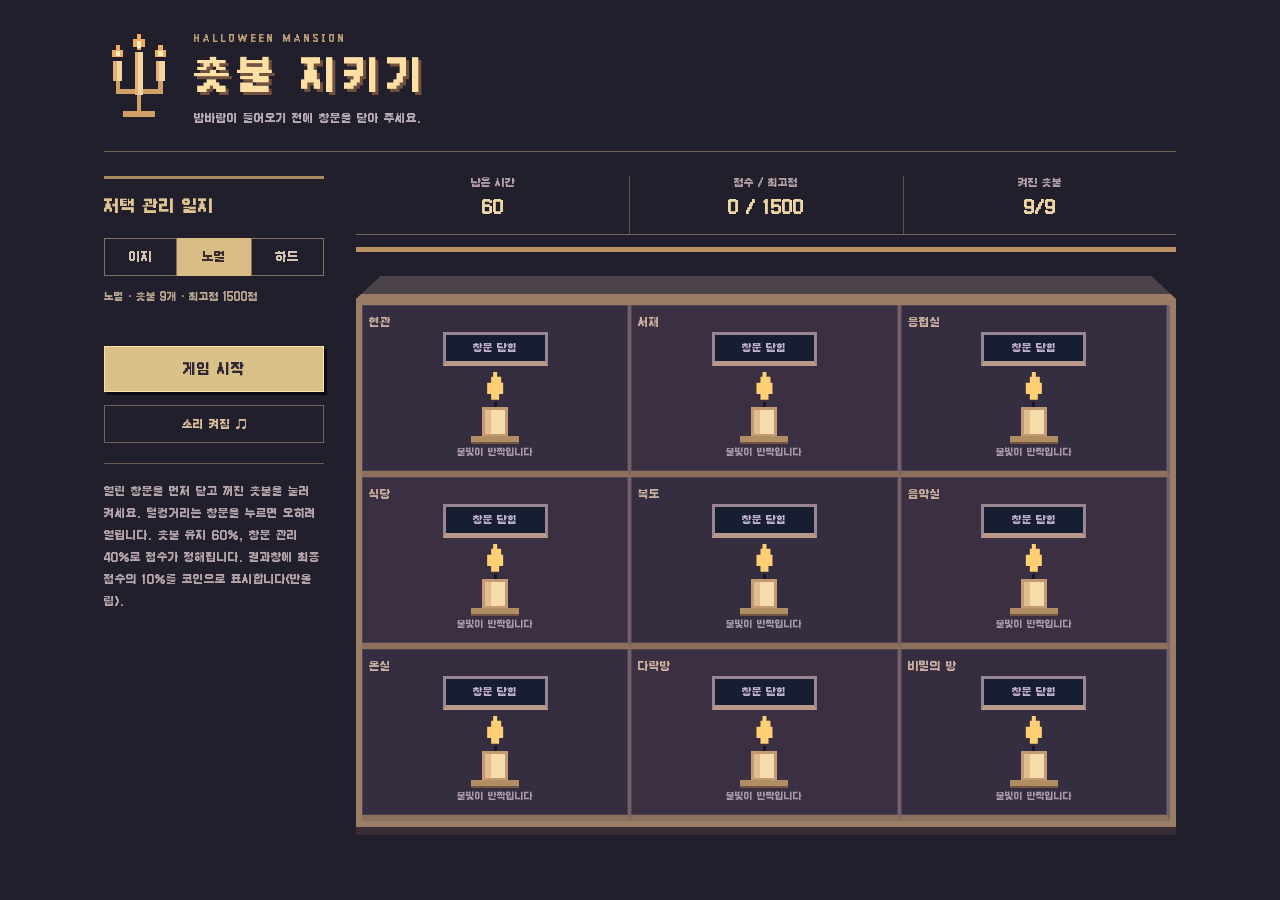
==== commit 3cb6a1f6: "Fix desktop candle guard clicks by preserving room buttons; show 10% coin reward" ====
--- a/candle-guard/index.html
+++ b/candle-guard/index.html
@@ -2,18 +2,30 @@
 @import url('https://fonts.googleapis.com/css2?family=Gowun+Dodum&family=Press+Start+2P&display=swap');:root{font-family:'Gowun Dodum',sans-serif;color:#f7eaf5;background:#10152d}*{box-sizing:border-box}body{margin:0;background:radial-gradient(circle at 50% 0,#263056,#10152d 65%);min-height:100vh}button{font:inherit;cursor:pointer;touch-action:manipulation}main{max-width:930px;margin:auto;padding:20px 16px 50px}header{text-align:center;padding:8px 0 14px}.eyebrow{font:10px 'Press Start 2P',monospace;color:#fa5cba;letter-spacing:2px}h1{margin:12px 0;font-size:clamp(28px,5vw,42px);color:#fff0ba;text-shadow:3px 3px #a82378}header p{margin:0;color:#c9c9df}.hud{display:grid;grid-template-columns:repeat(3,1fr);gap:8px;margin:16px 0}.stat{border:3px solid #655b88;background:#1e2343;box-shadow:4px 4px 0 #090c20;text-align:center;padding:9px 2px}.stat small{display:block;color:#d6bbdc;font-size:13px}.stat strong{font:16px 'Press Start 2P',monospace;color:#fff0ba;line-height:2}.progress{height:14px;border:3px solid #69577f;background:#080d22;margin:0 4px 16px}.progress div{background:#fa5cba;height:100%;width:100%;transition:width .15s linear}.board{display:grid;grid-template-columns:repeat(3,1fr);gap:10px}.room{background:#252543;border:4px solid #605376;box-shadow:inset 0 0 0 3px #363154,4px 4px 0 #090c20;min-height:165px;padding:8px;display:flex;flex-direction:column;align-items:center;justify-content:space-between;position:relative}.room.danger{border-color:#f05ba9}.room.shut{opacity:.58}.room-name{font-size:14px;color:#f8dcea}.window{border:2px solid #907fa7;background:#161936;color:#f5e5ff;padding:5px 8px;min-height:32px;font-size:13px}.window.open{color:#ff8ccc;border-color:#f05ba9;background:#45204e;animation:pulse 1s infinite}.candle{display:flex;flex-direction:column;align-items:center;justify-content:end;background:none;border:0;min-width:70px;min-height:75px;color:#ffe9b9}.flame{width:20px;height:28px;background:#ffd86b;clip-path:polygon(50% 0,75% 38%,90% 65%,70% 100%,28% 100%,10% 65%,25% 40%);filter:drop-shadow(0 0 8px #ffdb8a);margin-bottom:2px}.wick{width:3px;height:5px;background:#171529}.wax{height:30px;width:26px;background:#ffe9b9;border:3px solid #eab884;box-shadow:inset 6px 0 #ffdab1}.candle.off .flame{visibility:hidden}.candle.off .wax{background:#9b91a8;box-shadow:inset 6px 0 #77718f;border-color:#605b75}.candle:disabled{cursor:default}.room-status{font-size:12px;color:#dbc9e3;height:18px}.controls{text-align:center;margin-top:17px}.primary{border:3px solid #ffafd9;background:#e946a1;color:#220c30;padding:12px 23px;font-weight:800;font-size:18px;box-shadow:4px 4px #81376d}.primary:active{transform:translate(3px,3px);box-shadow:1px 1px #81376d}.note{font-size:14px;line-height:1.6;color:#d3c6da;margin:14px auto 0;max-width:610px}.overlay{position:fixed;inset:0;background:#090d21dc;display:grid;place-items:center;padding:20px;z-index:4}.panel{max-width:430px;width:100%;border:5px solid #ef66b3;background:#232143;box-shadow:8px 8px #080a1a;padding:25px;text-align:center}.panel h2{color:#ffe7ad;font-size:27px;margin:0 0 12px}.panel p{line-height:1.7}.panel .primary{margin:12px 0 0}.hidden{display:none!important}@keyframes pulse{50%{background:#65235c}}@media(max-width:600px){main{padding:15px 10px 35px}.board{gap:6px}.room{min-height:138px;padding:5px;border-width:3px}.room-name{font-size:12px}.window{font-size:11px;padding:4px 2px;width:100%}.candle{min-height:62px}.flame{width:16px;height:22px}.wax{height:25px;width:21px}.room-status{font-size:10px}.stat strong{font-size:13px}}
 .difficulty{display:flex;justify-content:center;gap:8px;flex-wrap:wrap;margin:5px auto 15px}.difficulty button{border:3px solid #746284;background:#252746;color:#f4e7f7;padding:8px 12px;min-width:94px}.difficulty button[aria-pressed="true"]{background:#e946a1;color:#1c1029;border-color:#ffd0e9;font-weight:bold}.difficulty button:disabled{opacity:.6;cursor:default}.mode-info{text-align:center;margin:0 0 10px;color:#ffe7ad;font-size:14px}.board.hard{grid-template-columns:repeat(5,1fr)}@media(max-width:650px){.board.hard{grid-template-columns:repeat(3,1fr)}}.window.rattle{border-color:#ddb6e8;animation:shake .13s steps(2,end) infinite}.room.rattling{border-color:#a97daa}.sound{margin-left:12px;background:#29284c;color:#ffe4f2;border:2px solid #a174a8;padding:10px 12px;min-height:46px}.sound:focus-visible,.window:focus-visible,.candle:focus-visible,.primary:focus-visible{outline:3px solid #fff0a0;outline-offset:2px}@keyframes shake{50%{transform:translateX(3px)}}
 @font-face{font-family:ManorPixel;src:url('../maze/Galmuri11.woff2')}body{background:#201f2b;color:#e5d9c8}main{max-width:1120px;padding:32px 24px 45px;font-family:ManorPixel,monospace;display:grid;grid-template-columns:220px minmax(0,1fr);column-gap:32px}header{grid-column:1/-1;display:flex;align-items:center;gap:20px;text-align:left;padding:0 0 25px;margin-bottom:24px;border-bottom:1px solid #736450}header svg{width:70px;height:94px;flex:none}.eyebrow{font:9px ManorPixel,monospace;letter-spacing:3px;color:#ba9d78}h1{font:38px/1.5 ManorPixel,monospace;color:#ffe0a4;text-shadow:3px 3px #72513f;margin:3px 0 6px;letter-spacing:5px}header p{font-size:11px;color:#baacb5}.desk{grid-column:1;grid-row:2;align-self:start;border-top:3px solid #a88b61;padding-top:17px}.desk:before{content:'저택 관리 일지';display:block;color:#dfc391;font-size:16px;margin-bottom:20px}.difficulty{justify-content:flex-start;gap:0;flex-wrap:nowrap;margin:0 0 12px}.difficulty button{font:12px ManorPixel,monospace;min-width:0;flex:1;padding:10px 0;border:1px solid #80705e;background:transparent;color:#d5c3b3}.difficulty button[aria-pressed="true"]{background:#d9bc84;color:#382d32;border-color:#d9bc84}.mode-info{text-align:left;font-size:10px;line-height:1.8;color:#b9a491;min-height:36px}.controls{text-align:left;margin-top:22px}.primary{font:14px ManorPixel,monospace;background:#dac18a;color:#302735;border:1px solid #ffe2a2;box-shadow:3px 3px #0c0c15;padding:13px 16px}.controls .primary{width:100%}.sound{font:11px ManorPixel,monospace;margin:13px 0 0;background:transparent;border:1px solid #746355;color:#d7bd9c;min-height:38px;width:100%}.note{font-size:11px;line-height:2;color:#b6a4ab;border-top:1px solid #6a5a52;padding-top:17px;margin-top:20px}.play-area{grid-column:2;grid-row:2;min-width:0}.hud{margin:0 0 12px;gap:0;border-bottom:1px solid #756454}.stat{background:none;border:0;box-shadow:none;padding:0 4px 10px}.stat+ .stat{border-left:1px solid #5c5050}.stat small{font-size:10px;color:#b5a0a7}.stat strong{font:17px/2 ManorPixel,monospace;color:#eed7a4}.progress{height:5px;border:0;margin:0 0 24px;background:#3c3340}.progress div{background:#bb9363}.mansion-roof{height:23px;background:#4c424a;clip-path:polygon(3% 0,97% 0,100% 100%,0 100%);border-bottom:5px solid #9a7d66}.board{gap:0;background:#554652;border:6px solid #9a7d66;box-shadow:0 8px #382d37}.room{background:#342e40;border:0;border-right:3px solid #76606b;border-bottom:6px solid #8b705c;box-shadow:inset 0 0 0 1px #534351;min-height:172px;padding:10px 7px 7px}.room:nth-child(even){background:#3b3042}.room-name{font-size:11px;color:#c9ad9c;align-self:flex-start}.window{font:10px ManorPixel,monospace;background:#171e31;border:3px solid #9a8592;border-bottom:5px solid #b99a89;color:#bfb1cb;min-height:34px;min-width:105px}.window.open{background:#513047;border-color:#e695ab;color:#ffe1db;animation:none}.room.danger{box-shadow:inset 0 0 0 2px #d57d96}.room.shut{opacity:1;background:#222332}.room.shut .room-name{color:#908493}.room-status{font-size:9px;color:#ab9aaf}.room.danger .room-status{color:#f0adba}.flame{filter:none;background:#ffd073;clip-path:polygon(40% 0,60% 0,60% 18%,80% 18%,80% 40%,90% 40%,90% 80%,70% 80%,70% 100%,30% 100%,30% 80%,10% 80%,10% 40%,30% 40%,30% 18%,40% 18%)}.candle{position:relative;padding-bottom:7px}.candle:after{content:'';position:absolute;bottom:0;width:48px;height:6px;background:#b18d64;border-bottom:2px solid #715542}.wax{border-color:#c49a72;background:#f4ddaa;box-shadow:inset 6px 0 #e3bd8c}.room.rattling{box-shadow:inset 0 0 0 1px #a97daa}.panel{font-family:ManorPixel,monospace;background:#e1cfaa;color:#433343;border:1px solid #f5e3bd;outline:5px solid #64505a;padding:30px;box-shadow:10px 10px #10101a}.panel:before{content:'NIGHT WATCH / REPORT';display:block;font-size:9px;letter-spacing:2px;border-bottom:1px solid #95806f;padding-bottom:18px;margin-bottom:22px}.panel h2{font-size:23px;color:#493244}.panel p{font-size:13px;line-height:2}.panel .sound{color:#493244;border-color:#8c7069}.panel .primary{background:#584255;color:#f1d6ad;border-color:#584255}.board.hard .window{min-width:0;width:100%;font-size:9px}.board.hard .room-name{font-size:10px}.board.hard .room-status{font-size:8px}@media(max-width:750px){main{display:block;padding:20px 12px 30px}header{gap:12px;margin-bottom:18px;padding-bottom:18px}header svg{width:48px;height:67px}h1{font-size:29px;letter-spacing:3px}header p{font-size:9px}.eyebrow{font-size:7px;letter-spacing:2px}.desk{display:grid;grid-template-columns:1fr auto;gap:0 15px;border:0;padding:0;margin-bottom:20px}.desk:before{display:none}.difficulty{grid-column:1;max-width:280px}.mode-info{grid-column:1;margin:0;min-height:0}.controls{grid-column:2;grid-row:1/3;margin:0;display:flex;align-items:start;gap:8px;flex-wrap:wrap;max-width:150px}.controls .primary{font-size:12px;padding:10px}.controls .sound{margin:0;min-height:28px;font-size:9px}.note{grid-column:1/-1;font-size:10px;margin:13px 0 0;padding:10px 0 0;line-height:1.8}.room{min-height:153px;padding:7px 3px;border-right-width:2px}.room-name{font-size:10px}.window{min-width:0;width:95%;font-size:9px;padding:5px 0}.room-status{font-size:8px}.hud .stat strong{font-size:15px}.board.hard{grid-template-columns:repeat(3,1fr)}.board.hard .room-status{font-size:8px}.mansion-roof{height:17px}.board{border-width:4px}}
-</style></head><body><main><header><svg viewBox="0 0 60 84" aria-hidden="true" shape-rendering="crispEdges"><path fill="#cf9f65" d="M28 51h4v20h12v5H16v-5h12zM9 39h4v12h34V39h4v16H9z"/><path fill="#f2d6a0" d="M7 26h8v18H7zM26 18h8v38h-8zM45 26h8v18h-8z"/><path fill="#e6af79" d="M7 26h3v18H7zM26 18h3v38h-3zM45 26h3v18h-3z"/><path fill="#efad62" d="M28 2h4v4h3v7h-3v3h-4v-3h-3V6h3zM9 12h4v4h3v6H6v-6h3zM47 12h4v4h3v6H44v-6h3z"/><path fill="#fff0c2" d="M28 8h4v6h-4zM9 17h4v4H9zM47 17h4v4h-4z"/></svg><div><div class="eyebrow">HALLOWEEN MANSION</div><h1>촛불 지키기</h1><p>밤바람이 들어오기 전에 창문을 닫아 주세요.</p></div></header><aside class="desk"><nav class="difficulty" aria-label="난이도 선택"><button data-mode="easy" aria-pressed="false">이지</button><button data-mode="normal" aria-pressed="true">노멀</button><button data-mode="hard" aria-pressed="false">하드</button></nav><p class="mode-info" id="mode-info"></p><div class="controls"><button class="primary" id="start">게임 시작</button><button class="sound" id="sound" aria-pressed="true">소리 켜짐 ♫</button></div><p class="note">열린 창문을 먼저 닫고 꺼진 촛불을 눌러 켜세요. 덜컹거리는 창문을 누르면 오히려 열립니다. 촛불 유지 60%, 창문 관리 40%로 점수가 정해집니다.</p></aside><div class="play-area"><div class="hud"><div class="stat"><small>남은 시간</small><strong id="time">60</strong></div><div class="stat"><small>점수 / 최고점</small><strong id="score">0</strong></div><div class="stat"><small>켜진 촛불</small><strong id="lit">9/9</strong></div></div><div class="progress"><div id="bar"></div></div><div class="mansion-roof" aria-hidden="true"></div><section class="board" id="board" aria-label="저택의 아홉 방"></section></div></main><div class="overlay hidden" id="end"><div class="panel"><h2>파티 준비 완료!</h2><p id="result"></p><button class="primary" id="again">다시 하기</button><button class="sound" id="choose">난이도 선택</button></div></div><script>
+</style></head><body><main><header><svg viewBox="0 0 60 84" aria-hidden="true" shape-rendering="crispEdges"><path fill="#cf9f65" d="M28 51h4v20h12v5H16v-5h12zM9 39h4v12h34V39h4v16H9z"/><path fill="#f2d6a0" d="M7 26h8v18H7zM26 18h8v38h-8zM45 26h8v18h-8z"/><path fill="#e6af79" d="M7 26h3v18H7zM26 18h3v38h-3zM45 26h3v18h-3z"/><path fill="#efad62" d="M28 2h4v4h3v7h-3v3h-4v-3h-3V6h3zM9 12h4v4h3v6H6v-6h3zM47 12h4v4h3v6H44v-6h3z"/><path fill="#fff0c2" d="M28 8h4v6h-4zM9 17h4v4H9zM47 17h4v4h-4z"/></svg><div><div class="eyebrow">HALLOWEEN MANSION</div><h1>촛불 지키기</h1><p>밤바람이 들어오기 전에 창문을 닫아 주세요.</p></div></header><aside class="desk"><nav class="difficulty" aria-label="난이도 선택"><button data-mode="easy" aria-pressed="false">이지</button><button data-mode="normal" aria-pressed="true">노멀</button><button data-mode="hard" aria-pressed="false">하드</button></nav><p class="mode-info" id="mode-info"></p><div class="controls"><button class="primary" id="start">게임 시작</button><button class="sound" id="sound" aria-pressed="true">소리 켜짐 ♫</button></div><p class="note">열린 창문을 먼저 닫고 꺼진 촛불을 눌러 켜세요. 덜컹거리는 창문을 누르면 오히려 열립니다. 촛불 유지 60%, 창문 관리 40%로 점수가 정해집니다. 결과창에 최종 점수의 10%를 코인으로 표시합니다(반올림).</p></aside><div class="play-area"><div class="hud"><div class="stat"><small>남은 시간</small><strong id="time">60</strong></div><div class="stat"><small>점수 / 최고점</small><strong id="score">0</strong></div><div class="stat"><small>켜진 촛불</small><strong id="lit">9/9</strong></div></div><div class="progress"><div id="bar"></div></div><div class="mansion-roof" aria-hidden="true"></div><section class="board" id="board" aria-label="저택의 아홉 방"></section></div></main><div class="overlay hidden" id="end"><div class="panel"><h2>파티 준비 완료!</h2><p id="result"></p><p id="coin-result" style="font-size:20px;font-weight:bold;color:#493244" aria-live="polite"></p><button class="primary" id="again">다시 하기</button><button class="sound" id="choose">난이도 선택</button></div></div><script>
 const names=['현관','서재','응접실','식당','복도','음악실','온실','다락방','비밀의 방','계단','회랑','작업실','손님방','지하실','종탑'];const modes={easy:{label:'이지',count:6,mult:1,start:2.1,end:1.1,burst:2,rattle:.22,wind:3.1},normal:{label:'노멀',count:9,mult:1.5,start:1.55,end:.53,burst:3,rattle:.32,wind:2.5},hard:{label:'하드',count:15,mult:2,start:1.2,end:.42,burst:4,rattle:.42,wind:2.3}};let mode='normal';const config=()=>modes[mode];
 const board=document.getElementById('board');let rooms=[],score=0,timePoints=0,actionPoints=0,penalties=0,remaining=60,running=false,last=0,spawn=0,acc=0,draw=0,frame=0,soundOn=true,audio=null,musicTimer=null,noteIndex=0;
 const rand=n=>Math.floor(Math.random()*n);function updateMode(){const d=config();document.querySelectorAll('[data-mode]').forEach(b=>{b.setAttribute('aria-pressed',String(b.dataset.mode===mode));b.disabled=running});document.getElementById('mode-info').textContent=`${d.label} · 촛불 ${d.count}개 · 최고점 ${1000*d.mult}점`;board.classList.toggle('hard',mode==='hard')}function points(){return Math.floor(Math.max(0,Math.min(1000,timePoints+Math.min(400,actionPoints)-penalties))*config().mult)}function refreshScore(){score=points()}
-function paint(){board.innerHTML=rooms.map((r,i)=>`<div class="room ${r.open?'danger':''} ${r.rattle>0?'rattling':''} ${!r.lit?'shut':''}"><span class="room-name">${names[i]}</span><button class="window ${r.open?'open':r.rattle>0?'rattle':''}" data-window="${i}" aria-label="${names[i]} 창문 ${r.open?'열림, 닫기':r.rattle>0?'덜컹거림, 누르면 열림':'닫힘'}">${r.open?'창문 열림 ⇢':r.rattle>0?'덜컹 덜컹':'창문 닫힘'}</button><button class="candle ${r.lit?'':'off'}" data-candle="${i}" aria-label="${names[i]} 촛불 ${r.lit?'켜짐':'켜기'}" ${r.lit?'disabled':''}><span class="flame"></span><span class="wick"></span><span class="wax"></span></button><span class="room-status">${r.open?'바람이 들어옵니다':r.rattle>0?'무슨 소리지?':r.lit?'불빛이 반짝입니다':'촛불이 꺼졌습니다'}</span></div>`).join('');document.getElementById('score').textContent=score+' / '+1000*config().mult;document.getElementById('time').textContent=Math.ceil(remaining);document.getElementById('lit').textContent=rooms.filter(r=>r.lit).length+'/'+config().count;document.getElementById('bar').style.width=remaining/60*100+'%'}
+function paint(){
+if(board.children.length!==rooms.length){board.innerHTML=rooms.map((r,i)=>`<div class="room ${r.open?'danger':''} ${r.rattle>0?'rattling':''} ${!r.lit?'shut':''}"><span class="room-name">${names[i]}</span><button class="window ${r.open?'open':r.rattle>0?'rattle':''}" data-window="${i}" aria-label="${names[i]} 창문 ${r.open?'열림, 닫기':r.rattle>0?'덜컹거림, 누르면 열림':'닫힘'}">${r.open?'창문 열림 ⇢':r.rattle>0?'덜컹 덜컹':'창문 닫힘'}</button><button class="candle ${r.lit?'':'off'}" data-candle="${i}" aria-label="${names[i]} 촛불 ${r.lit?'켜짐':'켜기'}" ${r.lit?'disabled':''}><span class="flame"></span><span class="wick"></span><span class="wax"></span></button><span class="room-status">${r.open?'바람이 들어옵니다':r.rattle>0?'무슨 소리지?':r.lit?'불빛이 반짝입니다':'촛불이 꺼졌습니다'}</span></div>`).join('');}
+rooms.forEach((r,i)=>{
+ const room=board.children[i],w=room.querySelector('[data-window]'),c=room.querySelector('[data-candle]');
+ room.className='room'+(r.open?' danger':'')+(r.rattle>0?' rattling':'')+(!r.lit?' shut':'');
+ w.className='window'+(r.open?' open':r.rattle>0?' rattle':'');
+ w.textContent=r.open?'창문 열림 ⇢':r.rattle>0?'덜컹 덜컹':'창문 닫힘';
+ w.setAttribute('aria-label',names[i]+' 창문 '+(r.open?'열림, 닫기':r.rattle>0?'덜컹거림, 누르면 열림':'닫힘'));
+ c.className='candle'+(r.lit?'':' off');c.disabled=r.lit;
+ c.setAttribute('aria-label',names[i]+' 촛불 '+(r.lit?'켜짐':'켜기'));
+ room.querySelector('.room-status').textContent=r.open?'바람이 들어옵니다':r.rattle>0?'무슨 소리지?':r.lit?'불빛이 반짝입니다':'촛불이 꺼졌습니다';
+});
+document.getElementById('score').textContent=score+' / '+1000*config().mult;document.getElementById('time').textContent=Math.ceil(remaining);document.getElementById('lit').textContent=rooms.filter(r=>r.lit).length+'/'+config().count;document.getElementById('bar').style.width=remaining/60*100+'%'}
 function tone(freq,duration=.14,volume=.045,type='sine',when=0){if(!soundOn||!audio)return;const at=audio.currentTime+when,o=audio.createOscillator(),g=audio.createGain();o.type=type;o.frequency.setValueAtTime(freq,at);g.gain.setValueAtTime(.0001,at);g.gain.exponentialRampToValueAtTime(Math.min(.15,volume*1.5),at+.012);g.gain.exponentialRampToValueAtTime(.0001,at+duration);o.connect(g).connect(audio.destination);o.start(at);o.stop(at+duration+.02)}
 function noise(duration=.35,volume=.07){if(!soundOn||!audio)return;const len=Math.floor(audio.sampleRate*duration),buffer=audio.createBuffer(1,len,audio.sampleRate),data=buffer.getChannelData(0);for(let i=0;i<len;i++)data[i]=(Math.random()*2-1)*(1-i/len);const source=audio.createBufferSource(),filter=audio.createBiquadFilter(),gain=audio.createGain();data.length;source.buffer=buffer;filter.type='lowpass';filter.frequency.value=700;gain.gain.value=Math.min(.16,volume*1.5);source.connect(filter).connect(gain).connect(audio.destination);source.start()}
 function effect(which){if(which==='open'){noise(.26,.045);tone(180,.18,.03,'triangle')}else if(which==='close'){tone(280,.06,.055,'square');tone(165,.12,.05,'triangle',.055)}else if(which==='out'){noise(.65,.10);tone(145,.35,.055,'sine')}else if(which==='light'){tone(660,.12,.035);tone(880,.2,.03,'sine',.08)}else if(which==='rattle'){tone(120,.05,.015,'square');tone(110,.05,.013,'square',.09)}}
 const melody=[659,0,784,0,988,784,659,0,587,0,784,0,880,784,587,0,523,0,659,0,784,659,523,0,494,0,587,0,659,587,494,0];function music(){if(!running||!soundOn)return;let f=melody[noteIndex++%melody.length];if(f){tone(f,.34,.016,'sine');tone(f/2,.52,.008,'triangle')}musicTimer=setTimeout(music,290)}
 function init(){cancelAnimationFrame(frame);clearTimeout(musicTimer);if(soundOn){audio??=new (window.AudioContext||window.webkitAudioContext)();audio.resume();noteIndex=0}rooms=names.slice(0,config().count).map(()=>({lit:true,open:false,wind:0,rattle:0}));score=0;timePoints=0;actionPoints=0;penalties=0;remaining=60;spawn=0;acc=0;draw=0;last=0;running=true;updateMode();document.getElementById('end').classList.add('hidden');document.getElementById('start').textContent='처음부터';paint();music();frame=requestAnimationFrame(loop)}
 function incident(){let available=rooms.map((r,i)=>!r.open&&r.rattle<=0?i:-1).filter(i=>i>=0);let count=Math.min(available.length,1+rand(remaining<42?config().burst:Math.max(2,config().burst-1)));for(let j=0;j<count;j++){let k=rand(available.length),r=rooms[available.splice(k,1)[0]];if(Math.random()<config().rattle){r.rattle=1.4+Math.random()*1.1;effect('rattle')}else{r.open=true;r.wind=0;effect('open')}}}
-function loop(t){if(!running)return;if(!last)last=t;let dt=Math.min((t-last)/1000,.15);last=t;remaining=Math.max(0,remaining-dt);spawn+=dt;draw+=dt;timePoints+=10*rooms.filter(r=>r.lit).length/rooms.length*dt;let interval=config().start-(config().start-config().end)*(60-remaining)/60;while(spawn>=interval){spawn-=interval;incident()}for(let r of rooms){if(r.rattle>0)r.rattle=Math.max(0,r.rattle-dt);if(r.open){r.wind+=dt;if(r.wind>=Math.max(1,config().wind-(60-remaining)*.012)&&r.lit){r.lit=false;penalties+=12;refreshScore();effect('out')}}}if(draw>=.1){draw=0;refreshScore();paint()}if(remaining<=0){running=false;clearTimeout(musicTimer);refreshScore();updateMode();paint();document.getElementById('result').textContent=`${config().label} 모드 · 최종 점수 ${score} / ${1000*config().mult}점 · 촛불 ${rooms.filter(r=>r.lit).length}개가 켜져 있어요.`;document.getElementById('end').classList.remove('hidden');return}frame=requestAnimationFrame(loop)}
+function loop(t){if(!running)return;if(!last)last=t;let dt=Math.min((t-last)/1000,.15);last=t;remaining=Math.max(0,remaining-dt);spawn+=dt;draw+=dt;timePoints+=10*rooms.filter(r=>r.lit).length/rooms.length*dt;let interval=config().start-(config().start-config().end)*(60-remaining)/60;while(spawn>=interval){spawn-=interval;incident()}for(let r of rooms){if(r.rattle>0)r.rattle=Math.max(0,r.rattle-dt);if(r.open){r.wind+=dt;if(r.wind>=Math.max(1,config().wind-(60-remaining)*.012)&&r.lit){r.lit=false;penalties+=12;refreshScore();effect('out')}}}if(draw>=.1){draw=0;refreshScore();paint()}if(remaining<=0){running=false;clearTimeout(musicTimer);refreshScore();updateMode();paint();document.getElementById('result').textContent=`${config().label} 모드 · 최종 점수 ${score} / ${1000*config().mult}점 · 촛불 ${rooms.filter(r=>r.lit).length}개가 켜져 있어요.`;document.getElementById('coin-result').textContent=`획득 코인 ${Math.round(score * 0.1)} C`;document.getElementById('end').classList.remove('hidden');return}frame=requestAnimationFrame(loop)}
 board.addEventListener('click',e=>{let w=e.target.closest('[data-window]'),c=e.target.closest('[data-candle]');if(!running)return;if(w){let r=rooms[+w.dataset.window];if(r.open){r.open=false;r.wind=0;actionPoints+=3;refreshScore();effect('close')}else if(r.rattle>0){r.rattle=0;r.open=true;r.wind=0;effect('open')}paint()}if(c){let r=rooms[+c.dataset.candle];if(!r.lit&&!r.open){r.lit=true;actionPoints+=6;refreshScore();effect('light');paint()}}});
 function resetBoard(){score=0;timePoints=0;actionPoints=0;penalties=0;remaining=60;spawn=0;acc=0;draw=0;rooms=names.slice(0,config().count).map(()=>({lit:true,open:false,wind:0,rattle:0}));updateMode();paint()}document.querySelectorAll('[data-mode]').forEach(b=>b.onclick=()=>{if(running)return;mode=b.dataset.mode;resetBoard()});document.getElementById('start').onclick=init;document.getElementById('again').onclick=init;document.getElementById('choose').onclick=()=>{document.getElementById('end').classList.add('hidden');resetBoard();document.querySelector('.difficulty').scrollIntoView({behavior:'smooth',block:'start'})};document.getElementById('sound').onclick=()=>{soundOn=!soundOn;let b=document.getElementById('sound');b.textContent=soundOn?'소리 켜짐 ♫':'소리 꺼짐';b.setAttribute('aria-pressed',String(soundOn));clearTimeout(musicTimer);if(soundOn&&running){audio??=new (window.AudioContext||window.webkitAudioContext)();audio.resume();music()}};rooms=names.slice(0,config().count).map(()=>({lit:true,open:false,wind:0,rattle:0}));updateMode();paint();
 </script></body></html>
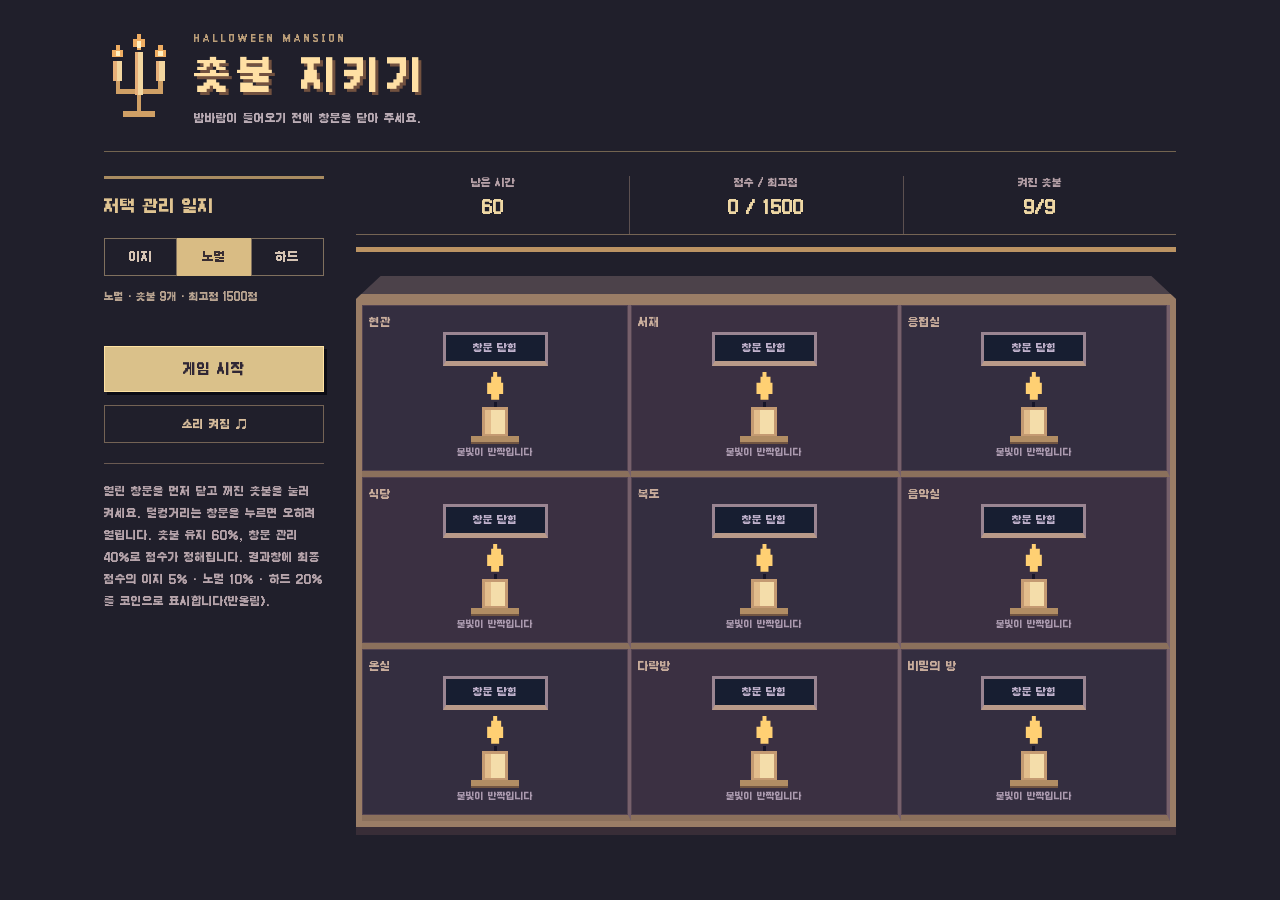
==== commit 12138748: "Set candle guard coin rewards to easy 5%, normal 10%, hard 20%" ====
--- a/candle-guard/index.html
+++ b/candle-guard/index.html
@@ -2,7 +2,7 @@
 @import url('https://fonts.googleapis.com/css2?family=Gowun+Dodum&family=Press+Start+2P&display=swap');:root{font-family:'Gowun Dodum',sans-serif;color:#f7eaf5;background:#10152d}*{box-sizing:border-box}body{margin:0;background:radial-gradient(circle at 50% 0,#263056,#10152d 65%);min-height:100vh}button{font:inherit;cursor:pointer;touch-action:manipulation}main{max-width:930px;margin:auto;padding:20px 16px 50px}header{text-align:center;padding:8px 0 14px}.eyebrow{font:10px 'Press Start 2P',monospace;color:#fa5cba;letter-spacing:2px}h1{margin:12px 0;font-size:clamp(28px,5vw,42px);color:#fff0ba;text-shadow:3px 3px #a82378}header p{margin:0;color:#c9c9df}.hud{display:grid;grid-template-columns:repeat(3,1fr);gap:8px;margin:16px 0}.stat{border:3px solid #655b88;background:#1e2343;box-shadow:4px 4px 0 #090c20;text-align:center;padding:9px 2px}.stat small{display:block;color:#d6bbdc;font-size:13px}.stat strong{font:16px 'Press Start 2P',monospace;color:#fff0ba;line-height:2}.progress{height:14px;border:3px solid #69577f;background:#080d22;margin:0 4px 16px}.progress div{background:#fa5cba;height:100%;width:100%;transition:width .15s linear}.board{display:grid;grid-template-columns:repeat(3,1fr);gap:10px}.room{background:#252543;border:4px solid #605376;box-shadow:inset 0 0 0 3px #363154,4px 4px 0 #090c20;min-height:165px;padding:8px;display:flex;flex-direction:column;align-items:center;justify-content:space-between;position:relative}.room.danger{border-color:#f05ba9}.room.shut{opacity:.58}.room-name{font-size:14px;color:#f8dcea}.window{border:2px solid #907fa7;background:#161936;color:#f5e5ff;padding:5px 8px;min-height:32px;font-size:13px}.window.open{color:#ff8ccc;border-color:#f05ba9;background:#45204e;animation:pulse 1s infinite}.candle{display:flex;flex-direction:column;align-items:center;justify-content:end;background:none;border:0;min-width:70px;min-height:75px;color:#ffe9b9}.flame{width:20px;height:28px;background:#ffd86b;clip-path:polygon(50% 0,75% 38%,90% 65%,70% 100%,28% 100%,10% 65%,25% 40%);filter:drop-shadow(0 0 8px #ffdb8a);margin-bottom:2px}.wick{width:3px;height:5px;background:#171529}.wax{height:30px;width:26px;background:#ffe9b9;border:3px solid #eab884;box-shadow:inset 6px 0 #ffdab1}.candle.off .flame{visibility:hidden}.candle.off .wax{background:#9b91a8;box-shadow:inset 6px 0 #77718f;border-color:#605b75}.candle:disabled{cursor:default}.room-status{font-size:12px;color:#dbc9e3;height:18px}.controls{text-align:center;margin-top:17px}.primary{border:3px solid #ffafd9;background:#e946a1;color:#220c30;padding:12px 23px;font-weight:800;font-size:18px;box-shadow:4px 4px #81376d}.primary:active{transform:translate(3px,3px);box-shadow:1px 1px #81376d}.note{font-size:14px;line-height:1.6;color:#d3c6da;margin:14px auto 0;max-width:610px}.overlay{position:fixed;inset:0;background:#090d21dc;display:grid;place-items:center;padding:20px;z-index:4}.panel{max-width:430px;width:100%;border:5px solid #ef66b3;background:#232143;box-shadow:8px 8px #080a1a;padding:25px;text-align:center}.panel h2{color:#ffe7ad;font-size:27px;margin:0 0 12px}.panel p{line-height:1.7}.panel .primary{margin:12px 0 0}.hidden{display:none!important}@keyframes pulse{50%{background:#65235c}}@media(max-width:600px){main{padding:15px 10px 35px}.board{gap:6px}.room{min-height:138px;padding:5px;border-width:3px}.room-name{font-size:12px}.window{font-size:11px;padding:4px 2px;width:100%}.candle{min-height:62px}.flame{width:16px;height:22px}.wax{height:25px;width:21px}.room-status{font-size:10px}.stat strong{font-size:13px}}
 .difficulty{display:flex;justify-content:center;gap:8px;flex-wrap:wrap;margin:5px auto 15px}.difficulty button{border:3px solid #746284;background:#252746;color:#f4e7f7;padding:8px 12px;min-width:94px}.difficulty button[aria-pressed="true"]{background:#e946a1;color:#1c1029;border-color:#ffd0e9;font-weight:bold}.difficulty button:disabled{opacity:.6;cursor:default}.mode-info{text-align:center;margin:0 0 10px;color:#ffe7ad;font-size:14px}.board.hard{grid-template-columns:repeat(5,1fr)}@media(max-width:650px){.board.hard{grid-template-columns:repeat(3,1fr)}}.window.rattle{border-color:#ddb6e8;animation:shake .13s steps(2,end) infinite}.room.rattling{border-color:#a97daa}.sound{margin-left:12px;background:#29284c;color:#ffe4f2;border:2px solid #a174a8;padding:10px 12px;min-height:46px}.sound:focus-visible,.window:focus-visible,.candle:focus-visible,.primary:focus-visible{outline:3px solid #fff0a0;outline-offset:2px}@keyframes shake{50%{transform:translateX(3px)}}
 @font-face{font-family:ManorPixel;src:url('../maze/Galmuri11.woff2')}body{background:#201f2b;color:#e5d9c8}main{max-width:1120px;padding:32px 24px 45px;font-family:ManorPixel,monospace;display:grid;grid-template-columns:220px minmax(0,1fr);column-gap:32px}header{grid-column:1/-1;display:flex;align-items:center;gap:20px;text-align:left;padding:0 0 25px;margin-bottom:24px;border-bottom:1px solid #736450}header svg{width:70px;height:94px;flex:none}.eyebrow{font:9px ManorPixel,monospace;letter-spacing:3px;color:#ba9d78}h1{font:38px/1.5 ManorPixel,monospace;color:#ffe0a4;text-shadow:3px 3px #72513f;margin:3px 0 6px;letter-spacing:5px}header p{font-size:11px;color:#baacb5}.desk{grid-column:1;grid-row:2;align-self:start;border-top:3px solid #a88b61;padding-top:17px}.desk:before{content:'저택 관리 일지';display:block;color:#dfc391;font-size:16px;margin-bottom:20px}.difficulty{justify-content:flex-start;gap:0;flex-wrap:nowrap;margin:0 0 12px}.difficulty button{font:12px ManorPixel,monospace;min-width:0;flex:1;padding:10px 0;border:1px solid #80705e;background:transparent;color:#d5c3b3}.difficulty button[aria-pressed="true"]{background:#d9bc84;color:#382d32;border-color:#d9bc84}.mode-info{text-align:left;font-size:10px;line-height:1.8;color:#b9a491;min-height:36px}.controls{text-align:left;margin-top:22px}.primary{font:14px ManorPixel,monospace;background:#dac18a;color:#302735;border:1px solid #ffe2a2;box-shadow:3px 3px #0c0c15;padding:13px 16px}.controls .primary{width:100%}.sound{font:11px ManorPixel,monospace;margin:13px 0 0;background:transparent;border:1px solid #746355;color:#d7bd9c;min-height:38px;width:100%}.note{font-size:11px;line-height:2;color:#b6a4ab;border-top:1px solid #6a5a52;padding-top:17px;margin-top:20px}.play-area{grid-column:2;grid-row:2;min-width:0}.hud{margin:0 0 12px;gap:0;border-bottom:1px solid #756454}.stat{background:none;border:0;box-shadow:none;padding:0 4px 10px}.stat+ .stat{border-left:1px solid #5c5050}.stat small{font-size:10px;color:#b5a0a7}.stat strong{font:17px/2 ManorPixel,monospace;color:#eed7a4}.progress{height:5px;border:0;margin:0 0 24px;background:#3c3340}.progress div{background:#bb9363}.mansion-roof{height:23px;background:#4c424a;clip-path:polygon(3% 0,97% 0,100% 100%,0 100%);border-bottom:5px solid #9a7d66}.board{gap:0;background:#554652;border:6px solid #9a7d66;box-shadow:0 8px #382d37}.room{background:#342e40;border:0;border-right:3px solid #76606b;border-bottom:6px solid #8b705c;box-shadow:inset 0 0 0 1px #534351;min-height:172px;padding:10px 7px 7px}.room:nth-child(even){background:#3b3042}.room-name{font-size:11px;color:#c9ad9c;align-self:flex-start}.window{font:10px ManorPixel,monospace;background:#171e31;border:3px solid #9a8592;border-bottom:5px solid #b99a89;color:#bfb1cb;min-height:34px;min-width:105px}.window.open{background:#513047;border-color:#e695ab;color:#ffe1db;animation:none}.room.danger{box-shadow:inset 0 0 0 2px #d57d96}.room.shut{opacity:1;background:#222332}.room.shut .room-name{color:#908493}.room-status{font-size:9px;color:#ab9aaf}.room.danger .room-status{color:#f0adba}.flame{filter:none;background:#ffd073;clip-path:polygon(40% 0,60% 0,60% 18%,80% 18%,80% 40%,90% 40%,90% 80%,70% 80%,70% 100%,30% 100%,30% 80%,10% 80%,10% 40%,30% 40%,30% 18%,40% 18%)}.candle{position:relative;padding-bottom:7px}.candle:after{content:'';position:absolute;bottom:0;width:48px;height:6px;background:#b18d64;border-bottom:2px solid #715542}.wax{border-color:#c49a72;background:#f4ddaa;box-shadow:inset 6px 0 #e3bd8c}.room.rattling{box-shadow:inset 0 0 0 1px #a97daa}.panel{font-family:ManorPixel,monospace;background:#e1cfaa;color:#433343;border:1px solid #f5e3bd;outline:5px solid #64505a;padding:30px;box-shadow:10px 10px #10101a}.panel:before{content:'NIGHT WATCH / REPORT';display:block;font-size:9px;letter-spacing:2px;border-bottom:1px solid #95806f;padding-bottom:18px;margin-bottom:22px}.panel h2{font-size:23px;color:#493244}.panel p{font-size:13px;line-height:2}.panel .sound{color:#493244;border-color:#8c7069}.panel .primary{background:#584255;color:#f1d6ad;border-color:#584255}.board.hard .window{min-width:0;width:100%;font-size:9px}.board.hard .room-name{font-size:10px}.board.hard .room-status{font-size:8px}@media(max-width:750px){main{display:block;padding:20px 12px 30px}header{gap:12px;margin-bottom:18px;padding-bottom:18px}header svg{width:48px;height:67px}h1{font-size:29px;letter-spacing:3px}header p{font-size:9px}.eyebrow{font-size:7px;letter-spacing:2px}.desk{display:grid;grid-template-columns:1fr auto;gap:0 15px;border:0;padding:0;margin-bottom:20px}.desk:before{display:none}.difficulty{grid-column:1;max-width:280px}.mode-info{grid-column:1;margin:0;min-height:0}.controls{grid-column:2;grid-row:1/3;margin:0;display:flex;align-items:start;gap:8px;flex-wrap:wrap;max-width:150px}.controls .primary{font-size:12px;padding:10px}.controls .sound{margin:0;min-height:28px;font-size:9px}.note{grid-column:1/-1;font-size:10px;margin:13px 0 0;padding:10px 0 0;line-height:1.8}.room{min-height:153px;padding:7px 3px;border-right-width:2px}.room-name{font-size:10px}.window{min-width:0;width:95%;font-size:9px;padding:5px 0}.room-status{font-size:8px}.hud .stat strong{font-size:15px}.board.hard{grid-template-columns:repeat(3,1fr)}.board.hard .room-status{font-size:8px}.mansion-roof{height:17px}.board{border-width:4px}}
-</style></head><body><main><header><svg viewBox="0 0 60 84" aria-hidden="true" shape-rendering="crispEdges"><path fill="#cf9f65" d="M28 51h4v20h12v5H16v-5h12zM9 39h4v12h34V39h4v16H9z"/><path fill="#f2d6a0" d="M7 26h8v18H7zM26 18h8v38h-8zM45 26h8v18h-8z"/><path fill="#e6af79" d="M7 26h3v18H7zM26 18h3v38h-3zM45 26h3v18h-3z"/><path fill="#efad62" d="M28 2h4v4h3v7h-3v3h-4v-3h-3V6h3zM9 12h4v4h3v6H6v-6h3zM47 12h4v4h3v6H44v-6h3z"/><path fill="#fff0c2" d="M28 8h4v6h-4zM9 17h4v4H9zM47 17h4v4h-4z"/></svg><div><div class="eyebrow">HALLOWEEN MANSION</div><h1>촛불 지키기</h1><p>밤바람이 들어오기 전에 창문을 닫아 주세요.</p></div></header><aside class="desk"><nav class="difficulty" aria-label="난이도 선택"><button data-mode="easy" aria-pressed="false">이지</button><button data-mode="normal" aria-pressed="true">노멀</button><button data-mode="hard" aria-pressed="false">하드</button></nav><p class="mode-info" id="mode-info"></p><div class="controls"><button class="primary" id="start">게임 시작</button><button class="sound" id="sound" aria-pressed="true">소리 켜짐 ♫</button></div><p class="note">열린 창문을 먼저 닫고 꺼진 촛불을 눌러 켜세요. 덜컹거리는 창문을 누르면 오히려 열립니다. 촛불 유지 60%, 창문 관리 40%로 점수가 정해집니다. 결과창에 최종 점수의 10%를 코인으로 표시합니다(반올림).</p></aside><div class="play-area"><div class="hud"><div class="stat"><small>남은 시간</small><strong id="time">60</strong></div><div class="stat"><small>점수 / 최고점</small><strong id="score">0</strong></div><div class="stat"><small>켜진 촛불</small><strong id="lit">9/9</strong></div></div><div class="progress"><div id="bar"></div></div><div class="mansion-roof" aria-hidden="true"></div><section class="board" id="board" aria-label="저택의 아홉 방"></section></div></main><div class="overlay hidden" id="end"><div class="panel"><h2>파티 준비 완료!</h2><p id="result"></p><p id="coin-result" style="font-size:20px;font-weight:bold;color:#493244" aria-live="polite"></p><button class="primary" id="again">다시 하기</button><button class="sound" id="choose">난이도 선택</button></div></div><script>
+</style></head><body><main><header><svg viewBox="0 0 60 84" aria-hidden="true" shape-rendering="crispEdges"><path fill="#cf9f65" d="M28 51h4v20h12v5H16v-5h12zM9 39h4v12h34V39h4v16H9z"/><path fill="#f2d6a0" d="M7 26h8v18H7zM26 18h8v38h-8zM45 26h8v18h-8z"/><path fill="#e6af79" d="M7 26h3v18H7zM26 18h3v38h-3zM45 26h3v18h-3z"/><path fill="#efad62" d="M28 2h4v4h3v7h-3v3h-4v-3h-3V6h3zM9 12h4v4h3v6H6v-6h3zM47 12h4v4h3v6H44v-6h3z"/><path fill="#fff0c2" d="M28 8h4v6h-4zM9 17h4v4H9zM47 17h4v4h-4z"/></svg><div><div class="eyebrow">HALLOWEEN MANSION</div><h1>촛불 지키기</h1><p>밤바람이 들어오기 전에 창문을 닫아 주세요.</p></div></header><aside class="desk"><nav class="difficulty" aria-label="난이도 선택"><button data-mode="easy" aria-pressed="false">이지</button><button data-mode="normal" aria-pressed="true">노멀</button><button data-mode="hard" aria-pressed="false">하드</button></nav><p class="mode-info" id="mode-info"></p><div class="controls"><button class="primary" id="start">게임 시작</button><button class="sound" id="sound" aria-pressed="true">소리 켜짐 ♫</button></div><p class="note">열린 창문을 먼저 닫고 꺼진 촛불을 눌러 켜세요. 덜컹거리는 창문을 누르면 오히려 열립니다. 촛불 유지 60%, 창문 관리 40%로 점수가 정해집니다. 결과창에 최종 점수의 이지 5% · 노멀 10% · 하드 20%를 코인으로 표시합니다(반올림).</p></aside><div class="play-area"><div class="hud"><div class="stat"><small>남은 시간</small><strong id="time">60</strong></div><div class="stat"><small>점수 / 최고점</small><strong id="score">0</strong></div><div class="stat"><small>켜진 촛불</small><strong id="lit">9/9</strong></div></div><div class="progress"><div id="bar"></div></div><div class="mansion-roof" aria-hidden="true"></div><section class="board" id="board" aria-label="저택의 아홉 방"></section></div></main><div class="overlay hidden" id="end"><div class="panel"><h2>파티 준비 완료!</h2><p id="result"></p><p id="coin-result" style="font-size:20px;font-weight:bold;color:#493244" aria-live="polite"></p><button class="primary" id="again">다시 하기</button><button class="sound" id="choose">난이도 선택</button></div></div><script>
 const names=['현관','서재','응접실','식당','복도','음악실','온실','다락방','비밀의 방','계단','회랑','작업실','손님방','지하실','종탑'];const modes={easy:{label:'이지',count:6,mult:1,start:2.1,end:1.1,burst:2,rattle:.22,wind:3.1},normal:{label:'노멀',count:9,mult:1.5,start:1.55,end:.53,burst:3,rattle:.32,wind:2.5},hard:{label:'하드',count:15,mult:2,start:1.2,end:.42,burst:4,rattle:.42,wind:2.3}};let mode='normal';const config=()=>modes[mode];
 const board=document.getElementById('board');let rooms=[],score=0,timePoints=0,actionPoints=0,penalties=0,remaining=60,running=false,last=0,spawn=0,acc=0,draw=0,frame=0,soundOn=true,audio=null,musicTimer=null,noteIndex=0;
 const rand=n=>Math.floor(Math.random()*n);function updateMode(){const d=config();document.querySelectorAll('[data-mode]').forEach(b=>{b.setAttribute('aria-pressed',String(b.dataset.mode===mode));b.disabled=running});document.getElementById('mode-info').textContent=`${d.label} · 촛불 ${d.count}개 · 최고점 ${1000*d.mult}점`;board.classList.toggle('hard',mode==='hard')}function points(){return Math.floor(Math.max(0,Math.min(1000,timePoints+Math.min(400,actionPoints)-penalties))*config().mult)}function refreshScore(){score=points()}
@@ -25,7 +25,7 @@
 const melody=[659,0,784,0,988,784,659,0,587,0,784,0,880,784,587,0,523,0,659,0,784,659,523,0,494,0,587,0,659,587,494,0];function music(){if(!running||!soundOn)return;let f=melody[noteIndex++%melody.length];if(f){tone(f,.34,.016,'sine');tone(f/2,.52,.008,'triangle')}musicTimer=setTimeout(music,290)}
 function init(){cancelAnimationFrame(frame);clearTimeout(musicTimer);if(soundOn){audio??=new (window.AudioContext||window.webkitAudioContext)();audio.resume();noteIndex=0}rooms=names.slice(0,config().count).map(()=>({lit:true,open:false,wind:0,rattle:0}));score=0;timePoints=0;actionPoints=0;penalties=0;remaining=60;spawn=0;acc=0;draw=0;last=0;running=true;updateMode();document.getElementById('end').classList.add('hidden');document.getElementById('start').textContent='처음부터';paint();music();frame=requestAnimationFrame(loop)}
 function incident(){let available=rooms.map((r,i)=>!r.open&&r.rattle<=0?i:-1).filter(i=>i>=0);let count=Math.min(available.length,1+rand(remaining<42?config().burst:Math.max(2,config().burst-1)));for(let j=0;j<count;j++){let k=rand(available.length),r=rooms[available.splice(k,1)[0]];if(Math.random()<config().rattle){r.rattle=1.4+Math.random()*1.1;effect('rattle')}else{r.open=true;r.wind=0;effect('open')}}}
-function loop(t){if(!running)return;if(!last)last=t;let dt=Math.min((t-last)/1000,.15);last=t;remaining=Math.max(0,remaining-dt);spawn+=dt;draw+=dt;timePoints+=10*rooms.filter(r=>r.lit).length/rooms.length*dt;let interval=config().start-(config().start-config().end)*(60-remaining)/60;while(spawn>=interval){spawn-=interval;incident()}for(let r of rooms){if(r.rattle>0)r.rattle=Math.max(0,r.rattle-dt);if(r.open){r.wind+=dt;if(r.wind>=Math.max(1,config().wind-(60-remaining)*.012)&&r.lit){r.lit=false;penalties+=12;refreshScore();effect('out')}}}if(draw>=.1){draw=0;refreshScore();paint()}if(remaining<=0){running=false;clearTimeout(musicTimer);refreshScore();updateMode();paint();document.getElementById('result').textContent=`${config().label} 모드 · 최종 점수 ${score} / ${1000*config().mult}점 · 촛불 ${rooms.filter(r=>r.lit).length}개가 켜져 있어요.`;document.getElementById('coin-result').textContent=`획득 코인 ${Math.round(score * 0.1)} C`;document.getElementById('end').classList.remove('hidden');return}frame=requestAnimationFrame(loop)}
+function loop(t){if(!running)return;if(!last)last=t;let dt=Math.min((t-last)/1000,.15);last=t;remaining=Math.max(0,remaining-dt);spawn+=dt;draw+=dt;timePoints+=10*rooms.filter(r=>r.lit).length/rooms.length*dt;let interval=config().start-(config().start-config().end)*(60-remaining)/60;while(spawn>=interval){spawn-=interval;incident()}for(let r of rooms){if(r.rattle>0)r.rattle=Math.max(0,r.rattle-dt);if(r.open){r.wind+=dt;if(r.wind>=Math.max(1,config().wind-(60-remaining)*.012)&&r.lit){r.lit=false;penalties+=12;refreshScore();effect('out')}}}if(draw>=.1){draw=0;refreshScore();paint()}if(remaining<=0){running=false;clearTimeout(musicTimer);refreshScore();updateMode();paint();document.getElementById('result').textContent=`${config().label} 모드 · 최종 점수 ${score} / ${1000*config().mult}점 · 촛불 ${rooms.filter(r=>r.lit).length}개가 켜져 있어요.`;document.getElementById('coin-result').textContent=`획득 코인 ${Math.round(score * ({easy:0.05,normal:0.1,hard:0.2}[mode]))} C · ${config().label} ${ {easy:5,normal:10,hard:20}[mode]}%`;document.getElementById('end').classList.remove('hidden');return}frame=requestAnimationFrame(loop)}
 board.addEventListener('click',e=>{let w=e.target.closest('[data-window]'),c=e.target.closest('[data-candle]');if(!running)return;if(w){let r=rooms[+w.dataset.window];if(r.open){r.open=false;r.wind=0;actionPoints+=3;refreshScore();effect('close')}else if(r.rattle>0){r.rattle=0;r.open=true;r.wind=0;effect('open')}paint()}if(c){let r=rooms[+c.dataset.candle];if(!r.lit&&!r.open){r.lit=true;actionPoints+=6;refreshScore();effect('light');paint()}}});
 function resetBoard(){score=0;timePoints=0;actionPoints=0;penalties=0;remaining=60;spawn=0;acc=0;draw=0;rooms=names.slice(0,config().count).map(()=>({lit:true,open:false,wind:0,rattle:0}));updateMode();paint()}document.querySelectorAll('[data-mode]').forEach(b=>b.onclick=()=>{if(running)return;mode=b.dataset.mode;resetBoard()});document.getElementById('start').onclick=init;document.getElementById('again').onclick=init;document.getElementById('choose').onclick=()=>{document.getElementById('end').classList.add('hidden');resetBoard();document.querySelector('.difficulty').scrollIntoView({behavior:'smooth',block:'start'})};document.getElementById('sound').onclick=()=>{soundOn=!soundOn;let b=document.getElementById('sound');b.textContent=soundOn?'소리 켜짐 ♫':'소리 꺼짐';b.setAttribute('aria-pressed',String(soundOn));clearTimeout(musicTimer);if(soundOn&&running){audio??=new (window.AudioContext||window.webkitAudioContext)();audio.resume();music()}};rooms=names.slice(0,config().count).map(()=>({lit:true,open:false,wind:0,rattle:0}));updateMode();paint();
 </script></body></html>
